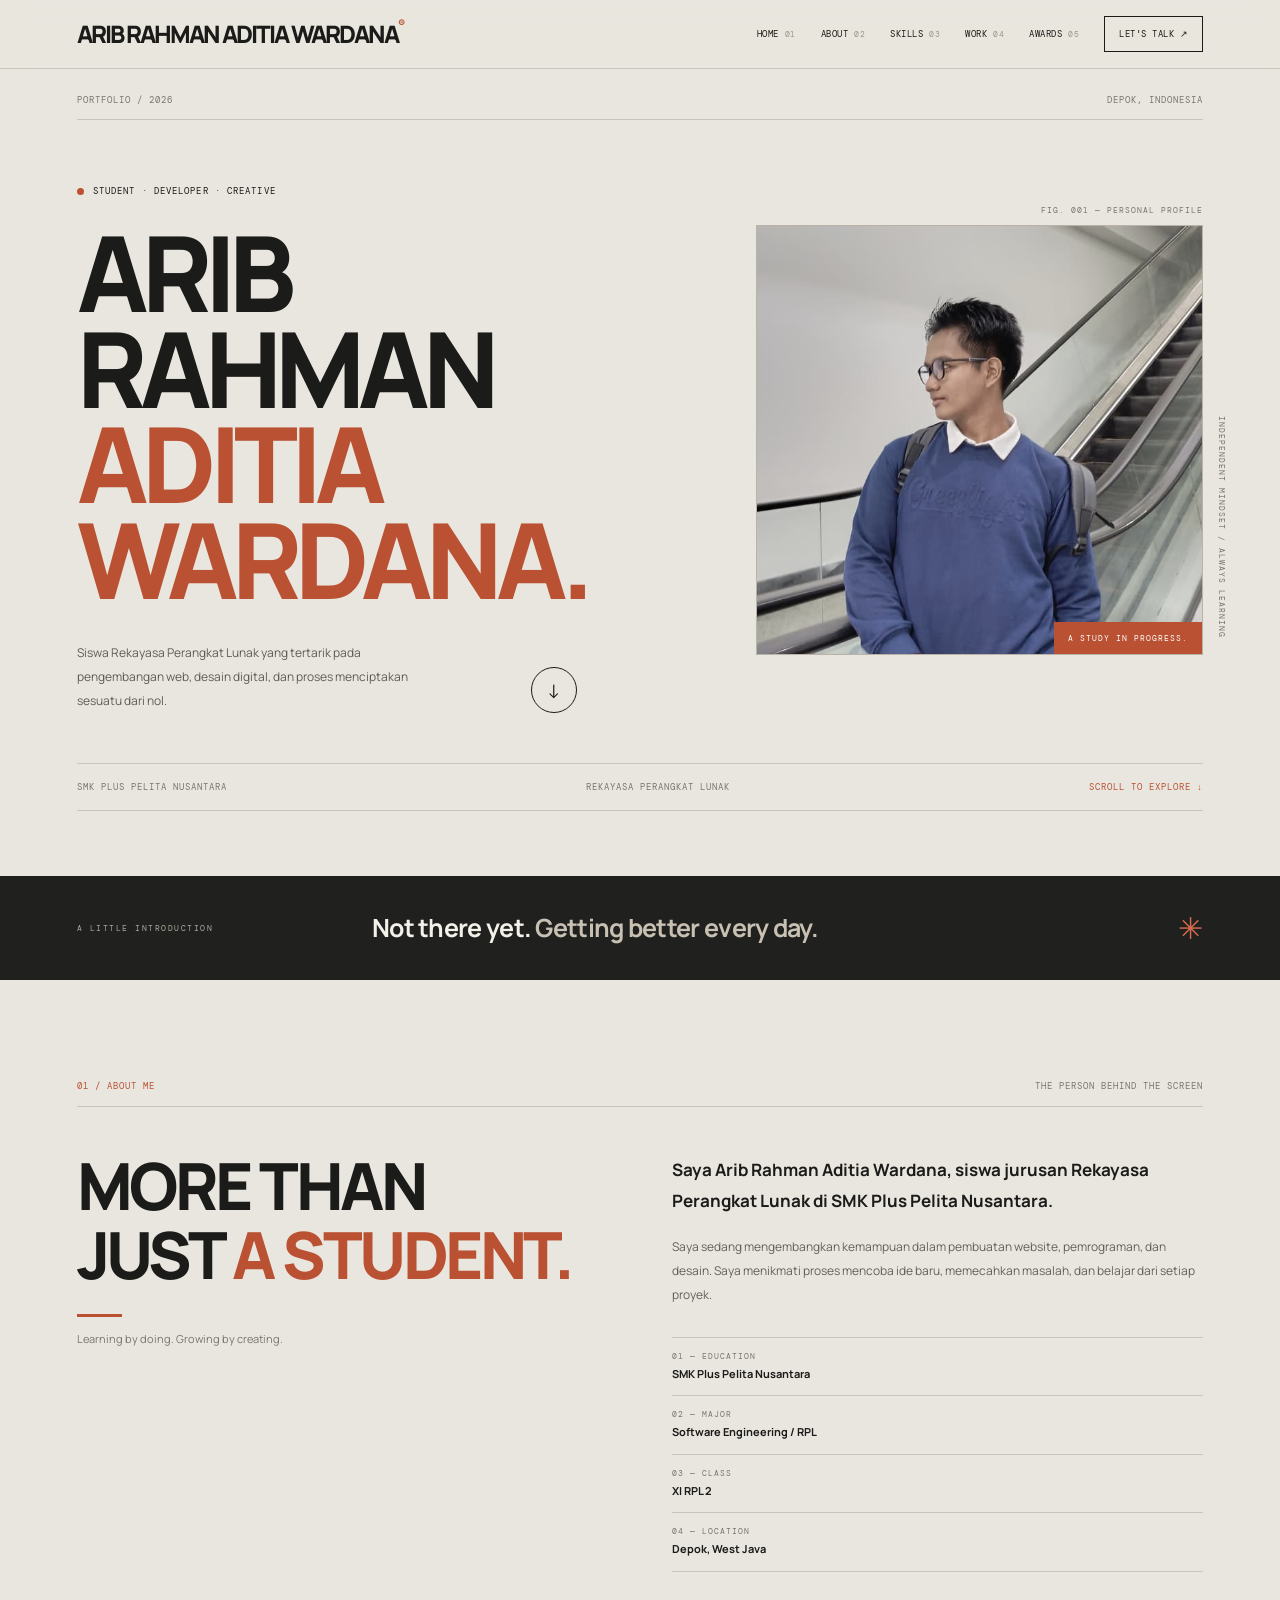
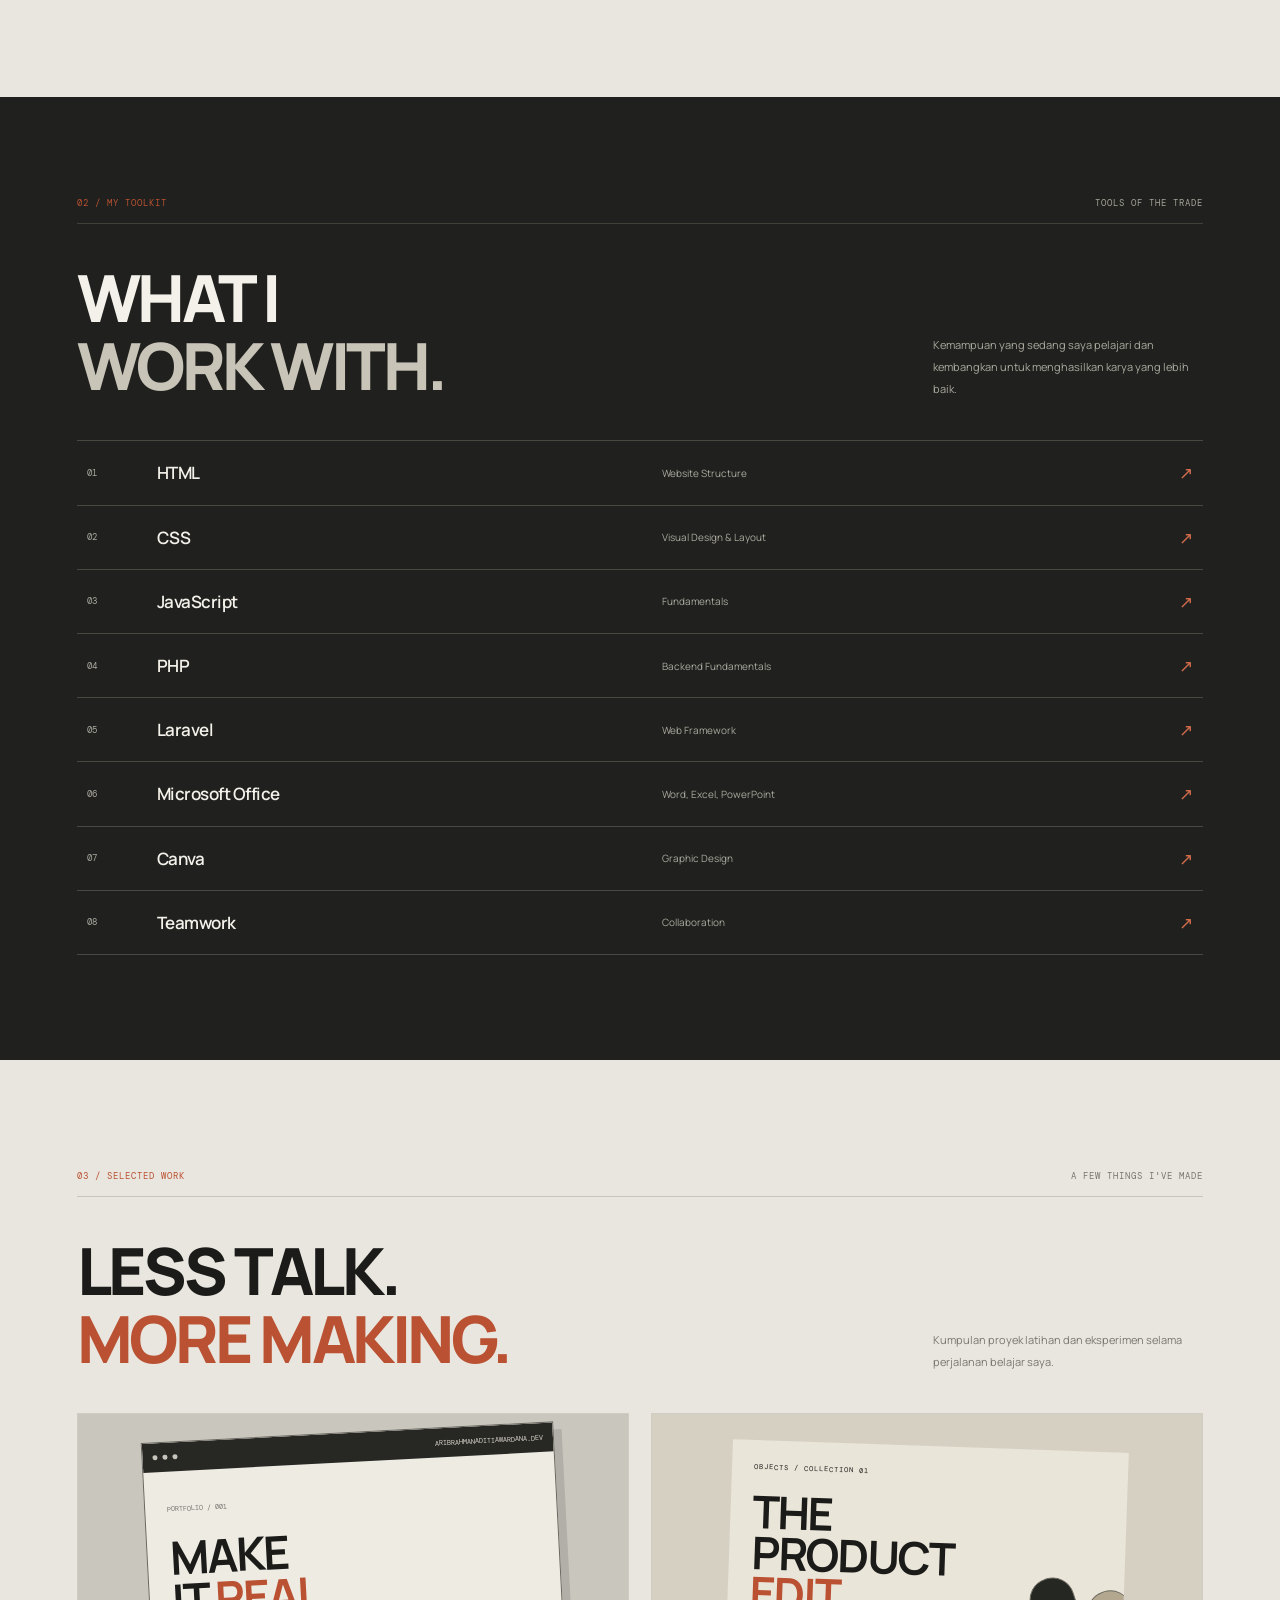
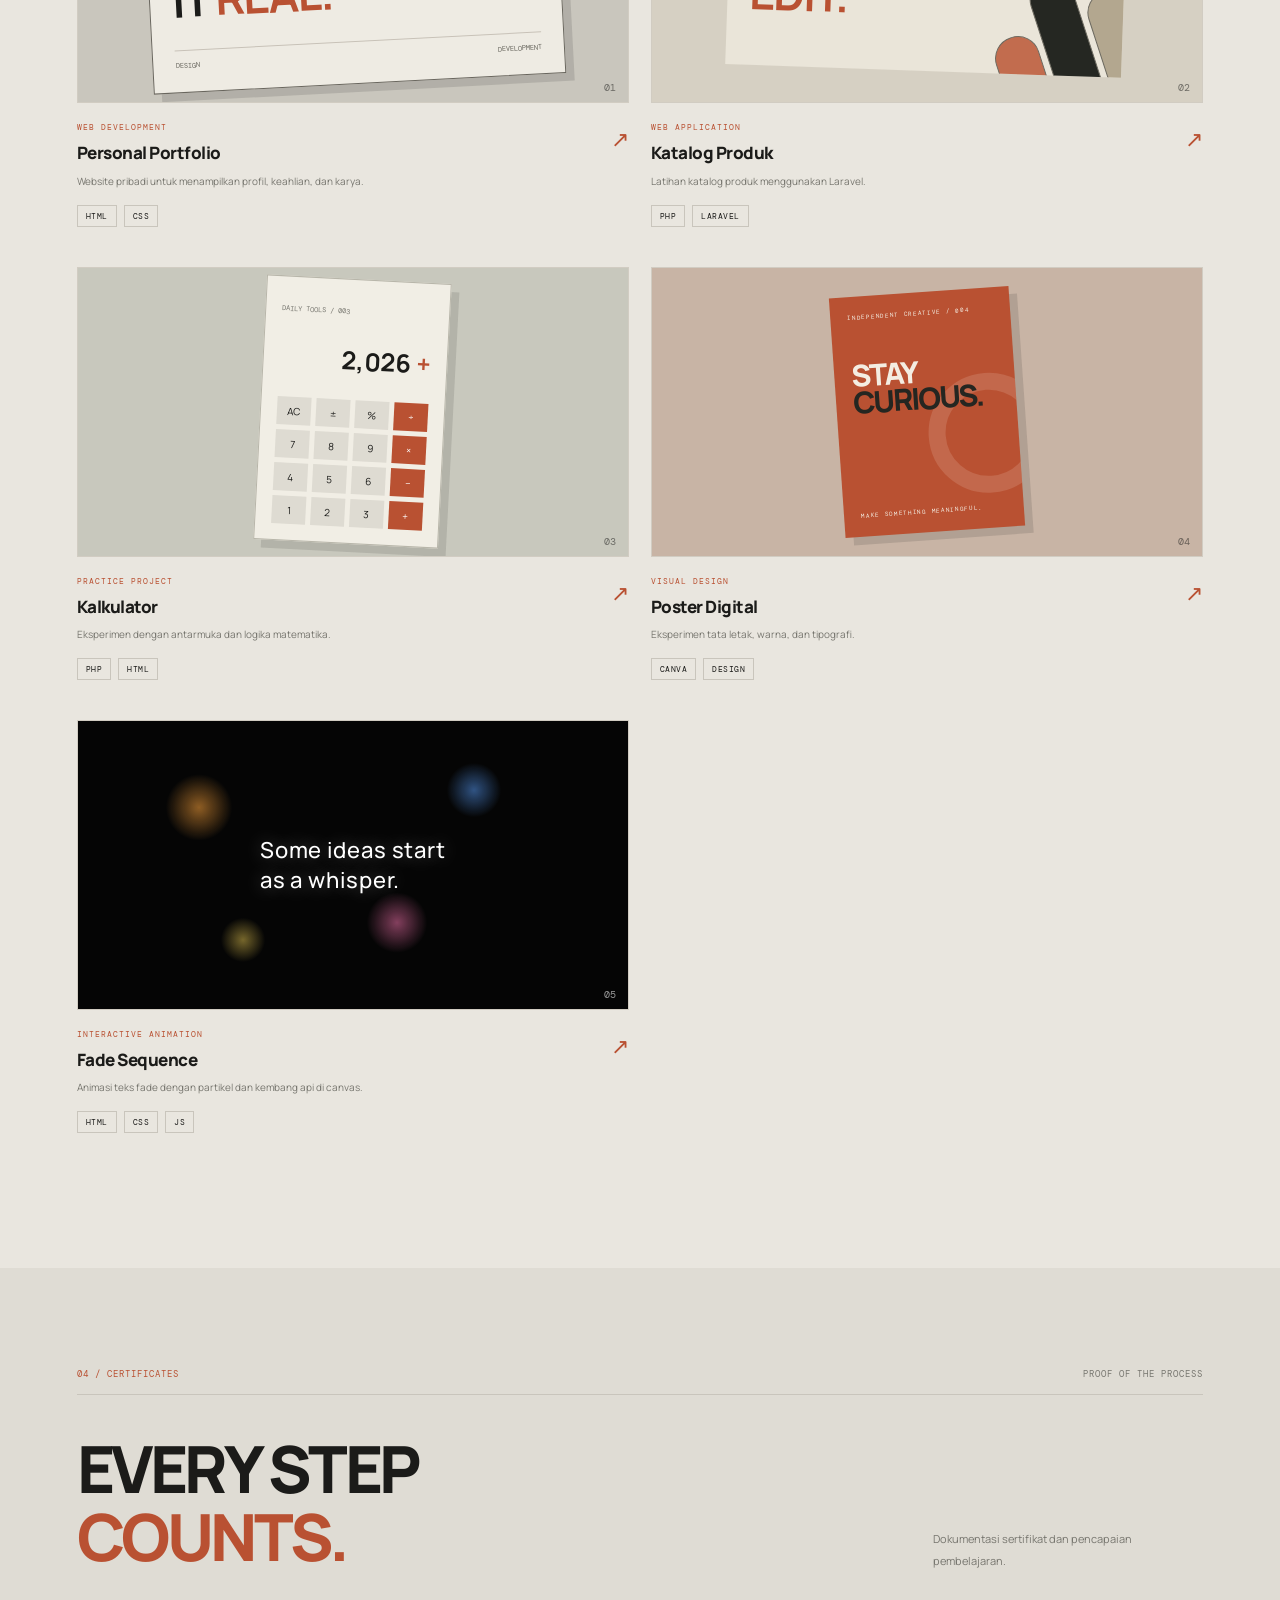
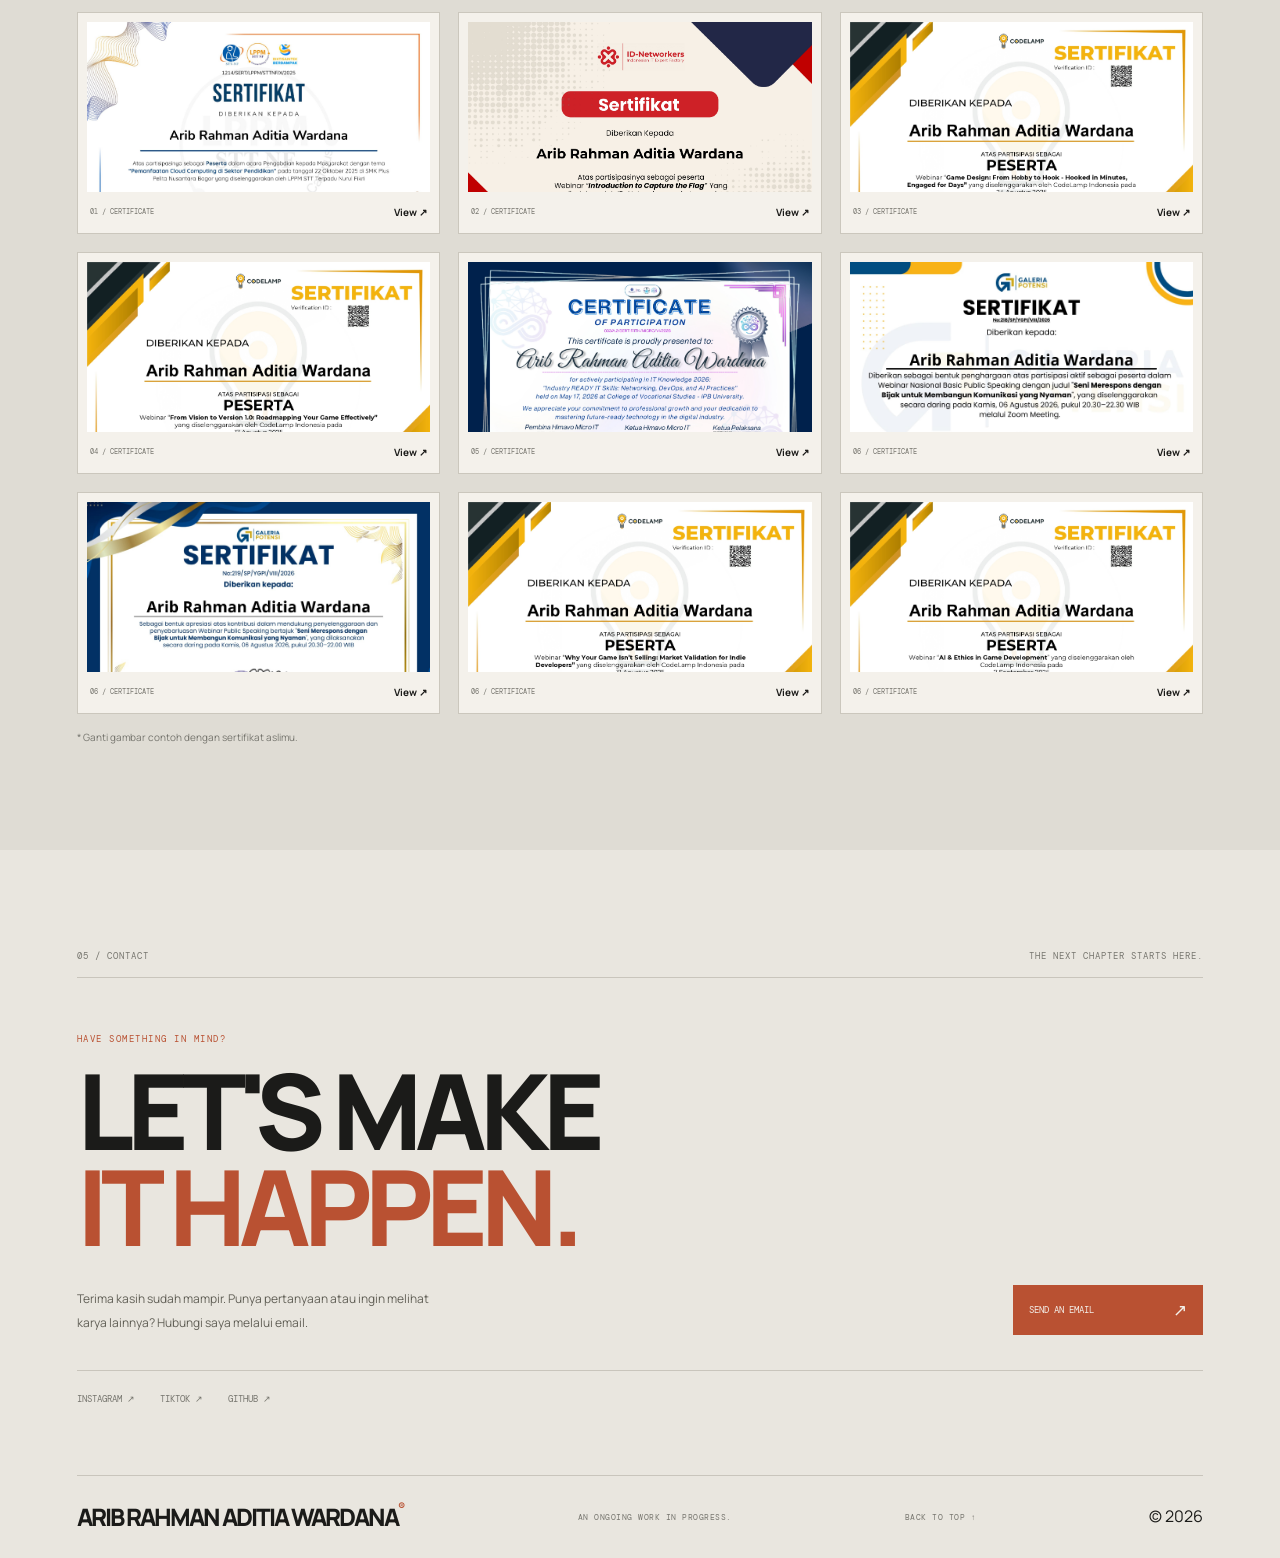
==== index.html @ 1cc4cfe5 "first commit" ====
<!DOCTYPE html>
<html lang="id">
<head>
    <meta charset="UTF-8">
    <meta name="viewport" content="width=device-width, initial-scale=1.0">
    <meta name="description" content="Portofolio pribadi Arib Rahman Aditia Wardana.">
    <title>Arib Rahman Aditia Wardana — Portfolio</title>

    <link rel="stylesheet" href="style.css">
    <link rel="preconnect" href="https://fonts.googleapis.com">
    <link href="https://fonts.googleapis.com/css2?family=DM+Mono:wght@400;500&family=Manrope:wght@400;500;600;700;800&display=swap" rel="stylesheet">
</head>
<body>

    <!-- NAVIGATION -->
    <header class="navbar">
        <a href="#home" class="logo">ARIB RAHMAN ADITIA WARDANA<span>®</span></a>

        <input type="checkbox" id="menu-toggle">
        <label for="menu-toggle" class="menu-toggle">
            <span></span>
            <span></span>
        </label>

        <nav class="nav-links">
            <a href="#home">HOME <span>01</span></a>
            <a href="#about">ABOUT <span>02</span></a>
            <a href="#skills">SKILLS <span>03</span></a>
            <a href="#projects">WORK <span>04</span></a>
            <a href="#certificates">AWARDS <span>05</span></a>
            <a href="#contact" class="contact-link">LET'S TALK ↗</a>
        </nav>
    </header>

    <main>

        <!-- HERO -->
        <section class="hero page-width" id="home">
            <div class="hero-topline">
                <span>PORTFOLIO / 2026</span>
                <span>DEPOK, INDONESIA</span>
            </div>

            <div class="hero-main">
                <div class="hero-copy">
                    <p class="eyebrow"><span class="orange-dot"></span> STUDENT · DEVELOPER · CREATIVE</p>

                   <h1>
    ARIB RAHMAN<br>
    <span>ADITIA</span><br>
    <span>WARDANA</span><span class="period">.</span>
</h1>
                    <div class="hero-bottom">
                        <p class="hero-description">
                            Siswa Rekayasa Perangkat Lunak yang tertarik
                            pada pengembangan web, desain digital,
                            dan proses menciptakan sesuatu dari nol.
                        </p>

                        <a href="#projects" class="round-link" aria-label="Lihat proyek">
                            <span>↓</span>
                        </a>
                    </div>
                </div>

                <div class="hero-photo-area">
                    <div class="photo-index">FIG. 001 — PERSONAL PROFILE</div>

                    <div class="photo-frame">
                        <img src="image/perpusnaskrl.jpeg" alt="Foto Arib Rahman Aditia Wardana">
                        <div class="photo-placeholder">
                            <span>AR.</span>
                            <p>ADD YOUR PORTRAIT</p>
                        </div>
                        <div class="photo-caption">A STUDY IN PROGRESS.</div>
                    </div>

                    <div class="side-note">INDEPENDENT MINDSET / ALWAYS LEARNING</div>
                </div>
            </div>

            <div class="hero-footer">
                <span>SMK PLUS PELITA NUSANTARA</span>
                <span>REKAYASA PERANGKAT LUNAK</span>
                <a href="#about">SCROLL TO EXPLORE ↓</a>
            </div>
        </section>

        <!-- INTRO STRIP -->
        <section class="intro-strip">
            <div class="page-width intro-inner">
                <span class="intro-label">A LITTLE INTRODUCTION</span>
                <p>
                    Not there yet. <span>Getting better every day.</span>
                </p>
                <span class="intro-mark">✳</span>
            </div>
        </section>

        <!-- ABOUT -->
        <section class="page-width section about-section" id="about">
            <div class="section-top">
                <span class="section-number">01 / ABOUT ME</span>
                <span class="section-tag">THE PERSON BEHIND THE SCREEN</span>
            </div>

            <div class="about-layout">
                <div class="about-heading">
                    <h2>MORE THAN<br>JUST <span>A STUDENT.</span></h2>
                    <div class="small-line"></div>
                    <p>Learning by doing. Growing by creating.</p>
                </div>

                <div class="about-content">
                    <p class="lead">
                        Saya Arib Rahman Aditia Wardana, siswa jurusan
                        Rekayasa Perangkat Lunak di SMK Plus Pelita Nusantara.
                    </p>

                    <p>
                        Saya sedang mengembangkan kemampuan dalam
                        pembuatan website, pemrograman, dan desain.
                        Saya menikmati proses mencoba ide baru,
                        memecahkan masalah, dan belajar dari setiap proyek.
                    </p>

                    <div class="about-facts">
                        <div>
                            <span>01 — EDUCATION</span>
                            <strong>SMK Plus Pelita Nusantara</strong>
                        </div>
                        <div>
                            <span>02 — MAJOR</span>
                            <strong>Software Engineering / RPL</strong>
                        </div>
                        <div>
                            <span>03 — CLASS</span>
                            <strong>XI RPL 2</strong>
                        </div>
                        <div>
                            <span>04 — LOCATION</span>
                            <strong>Depok, West Java</strong>
                        </div>
                    </div>
                </div>
            </div>
        </section>

        <!-- SKILLS -->
        <section class="skills-section" id="skills">
            <div class="page-width section">
                <div class="section-top">
                    <span class="section-number">02 / MY TOOLKIT</span>
                    <span class="section-tag">TOOLS OF THE TRADE</span>
                </div>

                <div class="skills-heading">
                    <h2>WHAT I<br><span>WORK WITH.</span></h2>
                    <p>
                        Kemampuan yang sedang saya pelajari dan
                        kembangkan untuk menghasilkan karya yang lebih baik.
                    </p>
                </div>

                <div class="skill-list">
                    <div class="skill-row">
                        <span class="skill-no">01</span>
                        <h3>HTML</h3>
                        <p>Website Structure</p>
                        <span class="skill-arrow">↗</span>
                    </div>

                    <div class="skill-row">
                        <span class="skill-no">02</span>
                        <h3>CSS</h3>
                        <p>Visual Design &amp; Layout</p>
                        <span class="skill-arrow">↗</span>
                    </div>

                    <div class="skill-row">
                        <span class="skill-no">03</span>
                        <h3>JavaScript</h3>
                        <p>Fundamentals</p>
                        <span class="skill-arrow">↗</span>
                    </div>

                    <div class="skill-row">
                        <span class="skill-no">04</span>
                        <h3>PHP</h3>
                        <p>Backend Fundamentals</p>
                        <span class="skill-arrow">↗</span>
                    </div>

                    <div class="skill-row">
                        <span class="skill-no">05</span>
                        <h3>Laravel</h3>
                        <p>Web Framework</p>
                        <span class="skill-arrow">↗</span>
                    </div>

                    <div class="skill-row">
                        <span class="skill-no">06</span>
                        <h3>Microsoft Office</h3>
                        <p>Word, Excel, PowerPoint</p>
                        <span class="skill-arrow">↗</span>
                    </div>

                    <div class="skill-row">
                        <span class="skill-no">07</span>
                        <h3>Canva</h3>
                        <p>Graphic Design</p>
                        <span class="skill-arrow">↗</span>
                    </div>

                    <div class="skill-row">
                        <span class="skill-no">08</span>
                        <h3>Teamwork</h3>
                        <p>Collaboration</p>
                        <span class="skill-arrow">↗</span>
                    </div>
                </div>
            </div>
        </section>

        <!-- PROJECTS -->
        <section class="page-width section projects-section" id="projects">
            <div class="section-top">
                <span class="section-number">03 / SELECTED WORK</span>
                <span class="section-tag">A FEW THINGS I'VE MADE</span>
            </div>

            <div class="projects-heading">
                <h2>LESS TALK.<br><span>MORE MAKING.</span></h2>
                <p>
                    Kumpulan proyek latihan dan eksperimen
                    selama perjalanan belajar saya.
                </p>
            </div>

            <div class="project-grid">

                <article class="project-card project-featured">
                    <div class="project-art art-portfolio">
                        <div class="art-browser">
                            <div class="browser-top">
                                <span></span><span></span><span></span>
                                <p>ARIBRAHMANADITIAWARDANA.DEV</p>
                            </div>
                            <div class="browser-content">
                                <span class="browser-label">PORTFOLIO / 001</span>
                                <h3>MAKE<br>IT <i>REAL.</i></h3>
                                <div class="browser-bottom">
                                    <span>DESIGN</span>
                                    <span>DEVELOPMENT</span>
                                </div>
                            </div>
                        </div>
                        <span class="art-number">01</span>
                    </div>

                    <div class="project-info">
                        <div>
                            <p class="project-type">WEB DEVELOPMENT</p>
                            <h3>Personal Portfolio</h3>
                            <p>Website pribadi untuk menampilkan profil, keahlian, dan karya.</p>
                        </div>
                        <span class="project-symbol">↗</span>
                    </div>
                    <div class="project-tech"><span>HTML</span><span>CSS</span></div>
                </article>

                <article class="project-card">
                    <div class="project-art art-catalog">
                        <div class="catalog-sheet">
                            <p>OBJECTS / COLLECTION 01</p>
                            <h3>THE<br>PRODUCT<br><span>EDIT.</span></h3>
                            <div class="catalog-objects">
                                <div class="object object-one"></div>
                                <div class="object object-two"></div>
                                <div class="object object-three"></div>
                            </div>
                        </div>
                        <span class="art-number">02</span>
                    </div>

                    <div class="project-info">
                        <div>
                            <p class="project-type">WEB APPLICATION</p>
                            <h3>Katalog Produk</h3>
                            <p>Latihan katalog produk menggunakan Laravel.</p>
                        </div>
                        <span class="project-symbol">↗</span>
                    </div>
                    <div class="project-tech"><span>PHP</span><span>LARAVEL</span></div>
                </article>

                <article class="project-card" id="open-calc" role="button" tabindex="0" style="cursor:pointer">
                    <div class="project-art art-calculator">
                        <div class="calculator-sheet">
                            <span class="calc-title">DAILY TOOLS / 003</span>
                            <div class="calc-display">2,026 <span>+</span></div>
                            <div class="calc-grid">
                                <span>AC</span><span>±</span><span>%</span><span class="orange">÷</span>
                                <span>7</span><span>8</span><span>9</span><span class="orange">×</span>
                                <span>4</span><span>5</span><span>6</span><span class="orange">−</span>
                                <span>1</span><span>2</span><span>3</span><span class="orange">+</span>
                            </div>
                        </div>
                        <span class="art-number">03</span>
                    </div>

                    <div class="project-info">
                        <div>
                            <p class="project-type">PRACTICE PROJECT</p>
                            <h3>Kalkulator</h3>
                            <p>Eksperimen dengan antarmuka dan logika matematika.</p>
                        </div>
                        <span class="project-symbol">↗</span>
                    </div>
                    <div class="project-tech"><span>PHP</span><span>HTML</span></div>
                </article>

                <article class="project-card">
                    <div class="project-art art-poster">
                        <div class="poster-sheet">
                            <span class="poster-top">INDEPENDENT CREATIVE / 004</span>
                            <h3>STAY<br><span>CURIOUS.</span></h3>
                            <div class="poster-circle"></div>
                            <span class="poster-bottom">MAKE SOMETHING MEANINGFUL.</span>
                        </div>
                        <span class="art-number">04</span>
                    </div>

                    <div class="project-info">
                        <div>
                            <p class="project-type">VISUAL DESIGN</p>
                            <h3>Poster Digital</h3>
                            <p>Eksperimen tata letak, warna, dan tipografi.</p>
                        </div>
                        <span class="project-symbol">↗</span>
                    </div>
                    <div class="project-tech"><span>CANVA</span><span>DESIGN</span></div>
                </article>

                <article class="project-card" id="open-fade" role="button" tabindex="0" style="cursor:pointer">
                    <div class="project-art" style="background:#050505;">
                        <div style="position:absolute;inset:0;background:
                            radial-gradient(circle at 22% 30%, rgba(255,165,60,.55) 0, transparent 7%),
                            radial-gradient(circle at 72% 24%, rgba(90,160,255,.5) 0, transparent 6%),
                            radial-gradient(circle at 58% 70%, rgba(255,120,180,.5) 0, transparent 8%),
                            radial-gradient(circle at 30% 76%, rgba(255,220,90,.45) 0, transparent 5%);"></div>
                        <span style="position:relative;color:#fff;font:500 22px 'Manrope',sans-serif;letter-spacing:.04em;text-shadow:0 0 18px rgba(255,255,255,.35);">Some ideas start<br>as a whisper.</span>
                        <span class="art-number" style="color:rgba(255,255,255,.6)">05</span>
                    </div>

                    <div class="project-info">
                        <div>
                            <p class="project-type">INTERACTIVE ANIMATION</p>
                            <h3>Fade Sequence</h3>
                            <p>Animasi teks fade dengan partikel dan kembang api di canvas.</p>
                        </div>
                        <span class="project-symbol">↗</span>
                    </div>
                    <div class="project-tech"><span>HTML</span><span>CSS</span><span>JS</span></div>
                </article>


            </div>
        </section>

        <!-- CERTIFICATES -->
        <section class="cert-section" id="certificates">
            <div class="page-width section">
                <div class="section-top">
                    <span class="section-number">04 / CERTIFICATES</span>
                    <span class="section-tag">PROOF OF THE PROCESS</span>
                </div>

                <div class="cert-heading">
                    <h2>EVERY STEP<br><span>COUNTS.</span></h2>
                    <p>Dokumentasi sertifikat dan pencapaian pembelajaran.</p>
                </div>

                <div class="cert-grid">
                    <a class="cert-card" href="image/Arib Rahman Aditia Wardana  - Sertifikat Peserta “Pemanfaatan Cloud Computing di Sektor Pendidikan”_page-0001.jpg" target="_blank" rel="noopener noreferrer">
                        <div class="cert-image"><img src="image/Arib Rahman Aditia Wardana  - Sertifikat Peserta “Pemanfaatan Cloud Computing di Sektor Pendidikan”_page-0001.jpg" alt="Sertifikat 1"></div>
                        <div class="cert-label"><span>01 / CERTIFICATE</span><strong>View ↗</strong></div>
                    </a>

                    <a class="cert-card" href="image/Arib Rahman Aditia Wardana  Sertifikat Webinar Introduction to Capture the Flag_page-0001.jpg" target="_blank" rel="noopener noreferrer">
                        <div class="cert-image"><img src="image/Arib Rahman Aditia Wardana  Sertifikat Webinar Introduction to Capture the Flag_page-0001.jpg" alt="Sertifikat 2"></div>
                        <div class="cert-label"><span>02 / CERTIFICATE</span><strong>View ↗</strong></div>
                    </a>

                    <a class="cert-card" href="image/Arib Rahman Aditia Wardana (1)_page-0001.jpg" target="_blank" rel="noopener noreferrer">
                        <div class="cert-image"><img src="image/Arib Rahman Aditia Wardana (1)_page-0001.jpg" alt="Sertifikat 3"></div>
                        <div class="cert-label"><span>03 / CERTIFICATE</span><strong>View ↗</strong></div>
                    </a>

                    <a class="cert-card" href="image/Arib Rahman Aditia Wardana (2)_page-0001.jpg" target="_blank" rel="noopener noreferrer">
                        <div class="cert-image"><img src="image/Arib Rahman Aditia Wardana (2)_page-0001.jpg" alt="Sertifikat 4"></div>
                        <div class="cert-label"><span>04 / CERTIFICATE</span><strong>View ↗</strong></div>
                    </a>

                    <a class="cert-card" href="image/Arib Rahman Aditia Wardana (3)_pages-to-jpg-0001.jpg" target="_blank" rel="noopener noreferrer">
                        <div class="cert-image"><img src="image/Arib Rahman Aditia Wardana (3)_pages-to-jpg-0001.jpg" alt="Sertifikat 5"></div>
                        <div class="cert-label"><span>05 / CERTIFICATE</span><strong>View ↗</strong></div>
                    </a>

                    <a class="cert-card" href="image/Arib Rahman Aditia Wardana sertifikat public speaking 2.jpeg" target="_blank" rel="noopener noreferrer">
                        <div class="cert-image"><img src="image/Arib Rahman Aditia Wardana sertifikat public speaking 2.jpeg" alt="Sertifikat 6"></div>
                        <div class="cert-label"><span>06 / CERTIFICATE</span><strong>View ↗</strong></div>
                    </a>
                    <a class="cert-card" href="image/Arib Rahman Aditia Wardana sertifikat public speaking1.jpeg" target="_blank" rel="noopener noreferrer">
                        <div class="cert-image"><img src="image/Arib Rahman Aditia Wardana sertifikat public speaking1.jpeg" alt="Sertifikat 6"></div>
                        <div class="cert-label"><span>06 / CERTIFICATE</span><strong>View ↗</strong></div>
                    </a>
                    <a class="cert-card" href="image/Arib Rahman Aditia Wardana_page-0001.jpg" target="_blank" rel="noopener noreferrer">
                        <div class="cert-image"><img src="image/Arib Rahman Aditia Wardana_page-0001.jpg" alt="Sertifikat 6"></div>
                        <div class="cert-label"><span>06 / CERTIFICATE</span><strong>View ↗</strong></div>
                    </a>
                    
                    <a class="cert-card" href="image/arib-rahman-aditia-wardana_page-0001.jpg" target="_blank" rel="noopener noreferrer">
                        <div class="cert-image"><img src="image/arib-rahman-aditia-wardana_page-0001.jpg" alt="Sertifikat 6"></div>
                        <div class="cert-label"><span>06 / CERTIFICATE</span><strong>View ↗</strong></div>
                    </a>
                </div>

                <p class="cert-note">* Ganti gambar contoh dengan sertifikat aslimu.</p>
            </div>
        </section>

        <!-- CONTACT -->
        <section class="page-width contact-section" id="contact">
            <div class="contact-topline">
                <span>05 / CONTACT</span>
                <span>THE NEXT CHAPTER STARTS HERE.</span>
            </div>

            <p class="contact-eyebrow">HAVE SOMETHING IN MIND?</p>
            <h2>LET'S MAKE<br><span>IT HAPPEN.</span></h2>

            <div class="contact-bottom">
                <p>
                    Terima kasih sudah mampir. Punya pertanyaan atau
                    ingin melihat karya lainnya? Hubungi saya melalui email.
                </p>
                <a href="mailto:ardanmana2016@gmail.com" class="email-button">
                    SEND AN EMAIL <span>↗</span>
                </a>
            </div>

            <div class="socials">
                <a href="https://www.instagram.com/ardnmna" target="_blank" rel="noopener noreferrer">INSTAGRAM ↗</a>
                <a href="https://www.tiktok.com/@arawamn" target="_blank" rel="noopener noreferrer">TIKTOK ↗</a>
                <a href="https://github.com/" target="_blank" rel="noopener noreferrer">GITHUB ↗</a>
            </div>
        </section>

    </main>

    <!-- FOOTER -->
    <footer class="page-width footer">
        <a href="#home" class="logo">ARIB RAHMAN ADITIA WARDANA<span>®</span></a>
        <p>AN ONGOING WORK IN PROGRESS.</p>
        <a href="#home">BACK TO TOP ↑</a>
        <span class="copyright">© 2026</span>
    </footer>


    <!-- KALKULATOR POP-UP -->
    <dialog id="calc-dialog">
        <form id="calc-form" method="post" action="kalkulator.php">
            <div class="calc-head">
                <h3>Kalkulator Sederhana</h3>
                <button type="button" id="calc-close" aria-label="Tutup">✕</button>
            </div>
            <input type="hidden" name="ajax" value="1">
            <input type="number" name="angka1" placeholder="Angka Pertama" step="any" required>
            <select name="operasi">
                <option value="tambah">Tambah (+)</option>
                <option value="kurang">Kurang (-)</option>
                <option value="kali">Kali (x)</option>
                <option value="bagi">Bagi (/)</option>
            </select>
            <input type="number" name="angka2" placeholder="Angka Kedua" step="any" required>
            <button type="submit" class="calc-submit">Hitung</button>
            <div id="calc-hasil" class="calc-hasil" hidden></div>
        </form>
    </dialog>

    <style>
        #calc-dialog { border: 1px solid #ccc; border-radius: 10px; padding: 20px; width: min(340px, 90vw); font-family: inherit; }
        #calc-dialog::backdrop { background: rgba(0,0,0,.5); }
        #calc-dialog input, #calc-dialog select { width: 100%; padding: 10px; margin: 8px 0; border: 1px solid #ccc; border-radius: 4px; box-sizing: border-box; font: inherit; }
        .calc-head { display: flex; justify-content: space-between; align-items: center; }
        .calc-head h3 { margin: 0; }
        #calc-close { background: none; border: none; font-size: 18px; cursor: pointer; }
        .calc-submit { width: 100%; padding: 10px; margin-top: 8px; background: #2ecc71; color: #fff; border: none; border-radius: 4px; cursor: pointer; font: inherit; }
        .calc-hasil { margin-top: 12px; padding: 10px; text-align: center; font-weight: bold; background: #e8f8f5; border: 1px solid #2ecc71; border-radius: 4px; }
    </style>

    <script>
        const dlg = document.getElementById('calc-dialog');
        const card = document.getElementById('open-calc');
        const form = document.getElementById('calc-form');
        const out = document.getElementById('calc-hasil');

        card.addEventListener('click', () => dlg.showModal());
        card.addEventListener('keydown', e => { if (e.key === 'Enter') dlg.showModal(); });
        document.getElementById('calc-close').addEventListener('click', () => dlg.close());

        form.addEventListener('submit', e => {
            e.preventDefault();
            fetch('kalkulator.php', { method: 'POST', body: new FormData(form) })
                .then(r => r.text())
                .then(t => { out.hidden = false; out.textContent = 'Hasil: ' + t; })
                .catch(() => { out.hidden = false; out.textContent = 'Gagal. Jalankan lewat localhost (XAMPP/Laragon).'; });
        });
    </script>


    <!-- FADE SEQUENCE POP-UP -->
    <dialog id="fade-dialog">
        <button type="button" id="fade-close" aria-label="Tutup">✕</button>
        <iframe id="fade-frame" title="Fade Sequence"></iframe>
    </dialog>

    <style>
        #fade-dialog { width: 100vw; height: 100vh; max-width: 100vw; max-height: 100vh; border: none; padding: 0; background: #050505; }
        #fade-dialog::backdrop { background: #050505; }
        #fade-frame { width: 100%; height: 100%; border: 0; display: block; }
        #fade-close { position: fixed; top: 16px; right: 16px; z-index: 10; width: 40px; height: 40px; border-radius: 50%; border: 1px solid rgba(255,255,255,.4); background: rgba(0,0,0,.5); color: #fff; font-size: 16px; cursor: pointer; }
    </style>

    <script>
        const fadeDlg = document.getElementById('fade-dialog');
        const fadeFrame = document.getElementById('fade-frame');
        const fadeCard = document.getElementById('open-fade');
        function openFade() { fadeFrame.src = 'fade.html'; fadeDlg.showModal(); }
        function closeFade() { fadeDlg.close(); }
        fadeDlg.addEventListener('close', () => { fadeFrame.src = 'about:blank'; });
        fadeCard.addEventListener('click', openFade);
        fadeCard.addEventListener('keydown', e => { if (e.key === 'Enter') openFade(); });
        document.getElementById('fade-close').addEventListener('click', closeFade);
    </script>

</body>
</html>
---- style.css ----
/* ===================================
   AR PORTFOLIO
   Editorial / Minimal / Streetwear
   HTML + CSS — NO JAVASCRIPT
=================================== */

:root {
    --bg: #e9e6df;
    --paper: #f4f1eb;
    --ink: #1b1b19;
    --muted: #77766f;
    --line: #c9c5bc;
    --orange: #b95132;
    --dark: #20211e;
    --dark-muted: #aaa99f;
    --mono: "DM Mono", monospace;
    --sans: "Manrope", sans-serif;
}

* {
    margin: 0;
    padding: 0;
    box-sizing: border-box;
}

html {
    scroll-behavior: smooth;
    scroll-padding-top: 90px;
}

body {
    background: var(--bg);
    color: var(--ink);
    font-family: var(--sans);
    line-height: 1.6;
    overflow-x: hidden;
}

a {
    color: inherit;
    text-decoration: none;
}

img {
    display: block;
    max-width: 100%;
}

::selection {
    background: var(--orange);
    color: white;
}

.page-width {
    width: min(1160px, 88%);
    margin-inline: auto;
}

/* NAVBAR */

.navbar {
    position: sticky;
    top: 0;
    z-index: 100;
    display: flex;
    align-items: center;
    justify-content: space-between;
    padding: 15px 6%;
    border-bottom: 1px solid var(--line);
    background: rgba(233, 230, 223, 0.94);
    backdrop-filter: blur(12px);
}

.logo {
    font-size: 24px;
    font-weight: 800;
    letter-spacing: -2px;
}

.logo span {
    color: var(--orange);
    font-size: 11px;
    vertical-align: top;
    letter-spacing: 0;
}

.nav-links {
    display: flex;
    align-items: center;
    gap: 25px;
}

.nav-links > a {
    display: flex;
    align-items: center;
    gap: 6px;
    font: 9px var(--mono);
    letter-spacing: 0.5px;
    transition: color 0.2s ease;
}

.nav-links > a:hover {
    color: var(--orange);
}

.nav-links > a span {
    color: #99958b;
    font-size: 8px;
}

.nav-links .contact-link {
    padding: 11px 14px;
    border: 1px solid var(--ink);
}

#menu-toggle,
.menu-toggle {
    display: none;
}

/* HERO */

.hero {
    padding-top: 25px;
}

.hero-topline,
.hero-footer,
.section-top,
.contact-topline {
    display: flex;
    align-items: center;
    justify-content: space-between;
    gap: 15px;
    font: 9px var(--mono);
    letter-spacing: 1px;
}

.hero-topline {
    padding-bottom: 13px;
    border-bottom: 1px solid var(--line);
    color: var(--muted);
}

.hero-main {
    display: grid;
    grid-template-columns: 1.15fr 0.85fr;
    gap: 40px;
    padding: 65px 0 50px;
}

.hero-copy {
    display: flex;
    flex-direction: column;
    justify-content: center;
}

.eyebrow {
    display: flex;
    align-items: center;
    gap: 9px;
    font: 9px var(--mono);
    letter-spacing: 1.1px;
}

.orange-dot {
    width: 7px;
    height: 7px;
    border-radius: 50%;
    background: var(--orange);
}

.hero h1 {
    margin: 27px 0 35px;
    font-size: clamp(55px, 8.2vw, 105px);
    font-weight: 800;
    letter-spacing: -7px;
    line-height: 0.91;
}

.hero h1 > span {
    color: var(--orange);
}

.period {
    color: var(--ink);
}

.hero-bottom {
    display: flex;
    align-items: flex-end;
    justify-content: space-between;
    gap: 25px;
    max-width: 500px;
}

.hero-description {
    max-width: 345px;
    color: #5e5c55;
    font-size: 12px;
    line-height: 2;
}

.round-link {
    width: 46px;
    height: 46px;
    flex: 0 0 auto;
    display: grid;
    place-items: center;
    border: 1px solid var(--ink);
    border-radius: 50%;
    font-size: 19px;
    transition: color 0.25s, background 0.25s;
}

.round-link:hover {
    color: var(--paper);
    background: var(--ink);
}

.hero-photo-area {
    position: relative;
    padding: 20px 0 25px 15px;
}

.photo-index {
    margin-bottom: 10px;
    text-align: right;
    color: var(--muted);
    font: 8px var(--mono);
    letter-spacing: 1px;
}

.photo-frame {
    height: 430px;
    position: relative;
    overflow: hidden;
    background: #d2cec5;
    border: 1px solid #b8b2a7;
}

.photo-frame img {
    position: absolute;
    inset: 0;
    z-index: 2;
    width: 100%;
    height: 100%;
    object-fit: cover;
    object-position: center;
    filter: saturate(0.78);
}

.photo-placeholder {
    position: absolute;
    inset: 0;
    display: flex;
    flex-direction: column;
    align-items: center;
    justify-content: center;
    color: #8c877e;
}

.photo-placeholder span {
    font-size: 90px;
    font-weight: 800;
    letter-spacing: -7px;
}

.photo-placeholder p {
    font: 9px var(--mono);
    letter-spacing: 2px;
}

.photo-caption {
    position: absolute;
    right: 0;
    bottom: 0;
    z-index: 3;
    padding: 11px 14px;
    color: white;
    background: var(--orange);
    font: 8px var(--mono);
    letter-spacing: 1px;
}

.side-note {
    position: absolute;
    right: -24px;
    bottom: 75px;
    writing-mode: vertical-rl;
    color: var(--muted);
    font: 8px var(--mono);
    letter-spacing: 1px;
}

.hero-footer {
    flex-wrap: wrap;
    padding: 17px 0;
    border-top: 1px solid var(--line);
    border-bottom: 1px solid var(--line);
    color: var(--muted);
}

.hero-footer a {
    color: var(--orange);
}

/* INTRO STRIP */

.intro-strip {
    margin-top: 65px;
    padding: 28px 0;
    color: var(--paper);
    background: var(--dark);
}

.intro-inner {
    display: grid;
    grid-template-columns: 0.7fr 2fr auto;
    align-items: center;
    gap: 20px;
}

.intro-label {
    color: var(--dark-muted);
    font: 8px var(--mono);
    letter-spacing: 1.5px;
}

.intro-inner p {
    font-size: clamp(16px, 2.3vw, 25px);
    font-weight: 700;
    letter-spacing: -0.7px;
}

.intro-inner p span {
    color: #c8c0b3;
}

.intro-mark {
    color: #d36c4c;
    font-size: 30px;
}

/* SECTION BASICS */

.section {
    padding-top: 100px;
    padding-bottom: 35px;
}

.section-top {
    padding-bottom: 14px;
    border-bottom: 1px solid var(--line);
}

.section-number {
    color: var(--orange);
}

.section-tag {
    color: var(--muted);
    text-align: right;
}

/* ABOUT */

.about-layout {
    display: grid;
    grid-template-columns: 1fr 1fr;
    gap: 65px;
    padding-top: 45px;
}

.about-heading h2,
.skills-heading h2,
.projects-heading h2,
.cert-heading h2 {
    font-size: clamp(36px, 5.4vw, 65px);
    font-weight: 800;
    letter-spacing: -3.5px;
    line-height: 1.05;
}

.about-heading h2 span,
.skills-heading h2 span,
.projects-heading h2 span,
.cert-heading h2 span {
    color: var(--orange);
}

.small-line {
    width: 45px;
    height: 3px;
    margin: 25px 0 13px;
    background: var(--orange);
}

.about-heading > p {
    color: var(--muted);
    font-size: 11px;
}

.about-content {
    padding-top: 3px;
}

.about-content > p {
    margin-bottom: 18px;
    color: #626057;
    font-size: 12px;
    line-height: 2;
}

.about-content .lead {
    color: var(--ink);
    font-size: 17px;
    font-weight: 700;
    line-height: 1.8;
}

.about-facts {
    margin-top: 30px;
    border-top: 1px solid var(--line);
}

.about-facts > div {
    display: flex;
    flex-direction: column;
    gap: 4px;
    padding: 13px 0;
    border-bottom: 1px solid var(--line);
}

.about-facts span {
    color: var(--muted);
    font: 8px var(--mono);
    letter-spacing: 1px;
}

.about-facts strong {
    font-size: 11px;
    font-weight: 700;
}

/* SKILLS */

.skills-section {
    margin-top: 90px;
    padding-bottom: 70px;
    color: var(--paper);
    background: var(--dark);
}

.skills-section .section-top {
    border-color: #41413a;
}

.skills-section .section-tag {
    color: #a5a399;
}

.skills-heading {
    display: flex;
    align-items: flex-end;
    justify-content: space-between;
    gap: 30px;
    padding: 40px 0;
}

.skills-heading h2 span {
    color: #c9c4b8;
}

.skills-heading > p {
    max-width: 270px;
    color: #aaa99f;
    font-size: 11px;
    line-height: 2;
}

.skill-list {
    border-top: 1px solid #484840;
}

.skill-row {
    display: grid;
    grid-template-columns: 55px 1fr 1fr 25px;
    align-items: center;
    gap: 15px;
    padding: 18px 10px;
    border-bottom: 1px solid #484840;
    transition: padding 0.25s ease, background 0.25s ease;
}

.skill-row:hover {
    padding-left: 18px;
    padding-right: 18px;
    background: #292a25;
}

.skill-no {
    color: #aaa99f;
    font: 9px var(--mono);
}

.skill-row h3 {
    font-size: 17px;
    font-weight: 600;
    letter-spacing: -0.5px;
}

.skill-row > p {
    color: #aaa99f;
    font-size: 10px;
}

.skill-arrow {
    color: #d36c4c;
    text-align: right;
    font-size: 17px;
}

/* PROJECTS */

.projects-section {
    padding-top: 110px;
}

.projects-heading,
.cert-heading {
    display: flex;
    align-items: flex-end;
    justify-content: space-between;
    gap: 30px;
    padding: 40px 0;
}

.projects-heading > p,
.cert-heading > p {
    max-width: 270px;
    color: var(--muted);
    font-size: 11px;
    line-height: 2;
}

.project-grid {
    display: grid;
    grid-template-columns: repeat(2, minmax(0, 1fr));
    gap: 40px 22px;
}

.project-card {
    min-width: 0;
}

.project-art {
    height: 290px;
    position: relative;
    overflow: hidden;
    display: grid;
    place-items: center;
    border: 1px solid #d1ccc2;
}

.art-portfolio {
    background: #c9c6bd;
}

.art-browser {
    width: 75%;
    overflow: hidden;
    border: 1px solid #69665e;
    background: #eeebe3;
    box-shadow: 8px 8px 0 rgba(28, 29, 25, 0.13);
    transform: rotate(-3deg);
    transition: transform 0.35s ease;
}

.project-card:hover .art-browser {
    transform: rotate(0) scale(1.025);
}

.browser-top {
    height: 29px;
    display: flex;
    align-items: center;
    gap: 5px;
    padding: 0 10px;
    background: #272824;
}

.browser-top > span {
    width: 5px;
    height: 5px;
    border-radius: 50%;
    background: #c7c4bb;
}

.browser-top p {
    margin-left: auto;
    color: #d6d1c7;
    font: 7px var(--mono);
}

.browser-content {
    padding: 22px;
}

.browser-label {
    font: 7px var(--mono);
    color: #77766f;
}

.browser-content h3 {
    margin-top: 16px;
    font-size: clamp(26px, 4vw, 46px);
    line-height: 0.95;
    letter-spacing: -2px;
}

.browser-content h3 i {
    color: var(--orange);
    font-style: normal;
}

.browser-bottom {
    display: flex;
    justify-content: space-between;
    margin-top: 28px;
    padding-top: 10px;
    border-top: 1px solid #c8c2b8;
    color: #69675f;
    font: 7px var(--mono);
}

.art-catalog {
    background: #d6d0c3;
}

.catalog-sheet {
    width: 72%;
    height: 78%;
    position: relative;
    overflow: hidden;
    padding: 22px;
    background: #eae5d9;
    transform: rotate(2deg);
    transition: transform 0.35s ease;
}

.project-card:hover .catalog-sheet {
    transform: rotate(0);
}

.catalog-sheet > p {
    font: 7px var(--mono);
    letter-spacing: 1px;
}

.catalog-sheet h3 {
    position: relative;
    z-index: 2;
    margin-top: 20px;
    font-size: clamp(28px, 4vw, 45px);
    line-height: 0.9;
    letter-spacing: -2px;
}

.catalog-sheet h3 span {
    color: var(--orange);
}

.catalog-objects {
    position: absolute;
    right: -15px;
    bottom: -20px;
    display: flex;
    align-items: flex-end;
    gap: 6px;
    transform: rotate(-20deg);
}

.object {
    width: 45px;
    height: 100px;
    border: 1px solid #6d6a60;
    border-radius: 22px 22px 5px 5px;
}

.object-one {
    height: 75px;
    background: #c26c4e;
}

.object-two {
    height: 120px;
    background: #252722;
}

.object-three {
    height: 90px;
    background: #b3a78f;
}

.art-calculator {
    background: #c8c8bd;
}

.calculator-sheet {
    width: 185px;
    padding: 16px;
    border: 1px solid #b8b6aa;
    background: #f1eee5;
    box-shadow: 8px 8px 0 rgba(28, 29, 25, 0.12);
    transform: rotate(3deg);
    transition: transform 0.35s ease;
}

.project-card:hover .calculator-sheet {
    transform: rotate(0);
}

.calc-title {
    color: #77766f;
    font: 7px var(--mono);
}

.calc-display {
    padding: 19px 0;
    text-align: right;
    font-size: 25px;
    font-weight: 700;
}

.calc-display span {
    color: var(--orange);
}

.calc-grid {
    display: grid;
    grid-template-columns: repeat(4, 1fr);
    gap: 5px;
}

.calc-grid span {
    display: grid;
    place-items: center;
    height: 28px;
    background: #dedbd2;
    font-size: 10px;
}

.calc-grid .orange {
    color: white;
    background: var(--orange);
}

.art-poster {
    background: #c8b4a5;
}

.poster-sheet {
    width: 180px;
    height: 240px;
    position: relative;
    overflow: hidden;
    display: flex;
    flex-direction: column;
    padding: 17px;
    background: var(--orange);
    color: #f4ede2;
    box-shadow: 8px 8px 0 rgba(28, 29, 25, 0.13);
    transform: rotate(-4deg);
    transition: transform 0.35s ease;
}

.project-card:hover .poster-sheet {
    transform: rotate(0) scale(1.025);
}

.poster-top,
.poster-bottom {
    position: relative;
    z-index: 2;
    font: 6px var(--mono);
    letter-spacing: 0.7px;
}

.poster-sheet h3 {
    position: relative;
    z-index: 2;
    margin-top: 40px;
    font-size: 30px;
    font-weight: 800;
    line-height: 0.9;
    letter-spacing: -2px;
}

.poster-sheet h3 span {
    color: #252621;
}

.poster-circle {
    position: absolute;
    right: -30px;
    bottom: 35px;
    width: 120px;
    height: 120px;
    border: 17px solid rgba(245, 235, 218, 0.15);
    border-radius: 50%;
}

.poster-bottom {
    margin-top: auto;
}

.art-number {
    position: absolute;
    right: 12px;
    bottom: 8px;
    color: rgba(27, 27, 25, 0.55);
    font: 10px var(--mono);
}

.project-info {
    display: flex;
    justify-content: space-between;
    gap: 15px;
    padding-top: 19px;
}

.project-type {
    color: var(--orange);
    font: 8px var(--mono);
    letter-spacing: 1px;
}

.project-info h3 {
    margin-top: 7px;
    font-size: 17px;
    font-weight: 800;
    letter-spacing: -0.5px;
}

.project-info p:last-child {
    margin-top: 5px;
    color: var(--muted);
    font-size: 10px;
    line-height: 1.9;
}

.project-symbol {
    color: var(--orange);
    font-size: 22px;
    transition: transform 0.25s ease;
}

.project-card:hover .project-symbol {
    transform: translate(3px, -3px);
}

.project-tech {
    display: flex;
    gap: 7px;
    margin-top: 14px;
}

.project-tech span {
    padding: 5px 8px;
    border: 1px solid var(--line);
    font: 8px var(--mono);
    letter-spacing: 0.5px;
}

/* CERTIFICATES */

.cert-section {
    margin-top: 100px;
    padding-bottom: 70px;
    background: #dfdcd4;
}

.cert-heading h2 span {
    color: var(--orange);
}

.cert-grid {
    display: grid;
    grid-template-columns: repeat(3, minmax(0, 1fr));
    gap: 18px;
}

.cert-card {
    min-width: 0;
    padding: 9px;
    border: 1px solid #cbc7bd;
    background: var(--paper);
    transition: transform 0.25s ease, border-color 0.25s ease;
}

.cert-card:hover {
    transform: translateY(-4px);
    border-color: var(--orange);
}

.cert-image {
    height: 170px;
    overflow: hidden;
    display: grid;
    place-items: center;
    background: #d5d2ca;
}

.cert-image img {
    width: 100%;
    height: 100%;
    object-fit: contain;
}

.cert-label {
    display: flex;
    justify-content: space-between;
    align-items: center;
    gap: 8px;
    padding: 12px 3px 4px;
}

.cert-label span {
    color: var(--muted);
    font: 7px var(--mono);
}

.cert-label strong {
    font-size: 10px;
}

.cert-note {
    margin-top: 15px;
    color: var(--muted);
    font-size: 10px;
}

/* CONTACT */

.contact-section {
    padding-top: 100px;
    padding-bottom: 70px;
}

.contact-topline {
    padding-bottom: 15px;
    border-bottom: 1px solid var(--line);
    color: var(--muted);
}

.contact-eyebrow {
    margin-top: 55px;
    color: var(--orange);
    font: 9px var(--mono);
    letter-spacing: 1.5px;
}

.contact-section h2 {
    margin-top: 17px;
    font-size: clamp(52px, 9vw, 105px);
    line-height: 0.92;
    font-weight: 800;
    letter-spacing: -7px;
}

.contact-section h2 span {
    color: var(--orange);
}

.contact-bottom {
    display: flex;
    align-items: flex-end;
    justify-content: space-between;
    gap: 25px;
    margin-top: 30px;
    padding-bottom: 35px;
    border-bottom: 1px solid var(--line);
}

.contact-bottom p {
    max-width: 360px;
    color: #626057;
    font-size: 12px;
    line-height: 2;
}

.email-button {
    display: flex;
    align-items: center;
    justify-content: space-between;
    gap: 35px;
    min-width: 190px;
    padding: 14px 16px;
    color: var(--paper);
    background: var(--orange);
    font: 9px var(--mono);
    transition: background 0.2s ease;
}

.email-button:hover {
    background: #913d26;
}

.email-button span {
    font-size: 17px;
}

.socials {
    display: flex;
    flex-wrap: wrap;
    gap: 25px;
    padding-top: 22px;
}

.socials a {
    color: var(--muted);
    font: 9px var(--mono);
    transition: color 0.2s ease;
}

.socials a:hover {
    color: var(--orange);
}

/* FOOTER */

.footer {
    display: flex;
    align-items: center;
    justify-content: space-between;
    gap: 15px;
    padding-top: 22px;
    padding-bottom: 22px;
    border-top: 1px solid var(--line);
}

.footer p,
.footer > a:not(.logo) {
    color: var(--muted);
    font: 8px var(--mono);
    letter-spacing: 0.5px;
}

.footer > a:not(.logo):hover {
    color: var(--orange);
}

/* TABLET */

@media (max-width: 900px) {
    .navbar {
        padding-inline: 5%;
    }

    .nav-links {
        gap: 13px;
    }

    .nav-links > a {
        font-size: 8px;
    }

    .hero h1 {
        font-size: clamp(54px, 8vw, 78px);
        letter-spacing: -5px;
    }

    .hero-main {
        gap: 25px;
    }

    .photo-frame {
        height: 380px;
    }

    .side-note {
        right: -16px;
    }

    .about-layout {
        gap: 35px;
    }

    .project-art {
        height: 250px;
    }

    .cert-image {
        height: 140px;
    }
}

/* MOBILE */

@media (max-width: 650px) {
    .page-width {
        width: 88%;
    }

    .navbar {
        padding: 13px 6%;
    }

    .menu-toggle {
        display: flex;
        flex-direction: column;
        justify-content: center;
        align-items: center;
        gap: 5px;
        width: 38px;
        height: 38px;
        border: 1px solid var(--line);
        cursor: pointer;
    }

    .menu-toggle span {
        width: 16px;
        height: 1.5px;
        background: var(--ink);
        transition: transform 0.25s;
    }

    .nav-links {
        position: absolute;
        top: 100%;
        left: 0;
        right: 0;
        display: none;
        flex-direction: column;
        align-items: stretch;
        gap: 0;
        padding: 10px 6% 20px;
        border-bottom: 1px solid var(--line);
        background: var(--bg);
    }

    .nav-links > a {
        justify-content: space-between;
        padding: 14px 0;
        border-bottom: 1px solid var(--line);
        font-size: 10px;
    }

    .nav-links .contact-link {
        margin-top: 10px;
        padding: 12px;
        border: 1px solid var(--ink);
    }

    #menu-toggle:checked ~ .nav-links {
        display: flex;
    }

    #menu-toggle:checked + .menu-toggle span:first-child {
        transform: translateY(3.25px) rotate(45deg);
    }

    #menu-toggle:checked + .menu-toggle span:last-child {
        transform: translateY(-3.25px) rotate(-45deg);
    }

    .hero {
        padding-top: 18px;
    }

    .hero-topline,
    .hero-footer,
    .section-top,
    .contact-topline {
        font-size: 7px;
        letter-spacing: 0.4px;
    }

    .hero-main {
        grid-template-columns: 1fr;
        gap: 30px;
        padding-top: 50px;
        padding-bottom: 35px;
    }

    .hero h1 {
        margin: 23px 0 25px;
        font-size: clamp(54px, 12vw, 78px);
        letter-spacing: -4.5px;
    }

    .hero-description {
        font-size: 11px;
    }

    .hero-photo-area {
        padding: 10px 8px 25px 0;
    }

    .photo-frame {
        height: 390px;
    }

    .side-note {
        right: -7px;
        bottom: 50px;
        font-size: 7px;
    }

    .intro-strip {
        margin-top: 40px;
        padding: 23px 0;
    }

    .intro-inner {
        grid-template-columns: 1fr auto;
        gap: 10px;
    }

    .intro-label {
        grid-column: 1 / -1;
    }

    .intro-inner p {
        font-size: 17px;
    }

    .intro-mark {
        font-size: 23px;
    }

    .section {
        padding-top: 75px;
        padding-bottom: 25px;
    }

    .section-tag {
        max-width: 150px;
    }

    .about-layout {
        grid-template-columns: 1fr;
        gap: 35px;
        padding-top: 32px;
    }

    .about-heading h2,
    .skills-heading h2,
    .projects-heading h2,
    .cert-heading h2 {
        font-size: 43px;
        letter-spacing: -2.5px;
    }

    .about-content .lead {
        font-size: 15px;
    }

    .skills-section {
        margin-top: 65px;
        padding-bottom: 55px;
    }

    .skills-heading,
    .projects-heading,
    .cert-heading {
        display: block;
        padding: 30px 0;
    }

    .skills-heading > p,
    .projects-heading > p,
    .cert-heading > p {
        margin-top: 17px;
    }

    .skill-row {
        grid-template-columns: 30px 1fr 20px;
        gap: 10px;
        padding: 16px 3px;
    }

    .skill-row h3 {
        font-size: 14px;
    }

    .skill-row > p {
        grid-column: 2;
        grid-row: 2;
        font-size: 9px;
    }

    .skill-arrow {
        grid-column: 3;
        grid-row: 1 / 3;
    }

    .projects-section {
        padding-top: 80px;
    }

    .project-grid {
        grid-template-columns: 1fr;
        gap: 35px;
    }

    .project-art {
        height: 275px;
    }

    .browser-content h3 {
        font-size: 38px;
    }

    .catalog-sheet h3 {
        font-size: 38px;
    }

    .cert-section {
        margin-top: 70px;
        padding-bottom: 55px;
    }

    .cert-grid {
        grid-template-columns: repeat(2, minmax(0, 1fr));
        gap: 10px;
    }

    .cert-image {
        height: 115px;
    }

    .cert-label {
        flex-direction: column;
        align-items: flex-start;
    }

    .contact-section {
        padding-top: 75px;
        padding-bottom: 50px;
    }

    .contact-eyebrow {
        margin-top: 40px;
    }

    .contact-section h2 {
        font-size: clamp(48px, 11vw, 72px);
        letter-spacing: -4px;
    }

    .contact-bottom {
        flex-direction: column;
        align-items: flex-start;
    }

    .email-button {
        width: 100%;
    }

    .socials {
        gap: 17px;
    }

    .socials a {
        font-size: 8px;
    }

    .footer {
        flex-wrap: wrap;
    }

    .footer p {
        order: 3;
        width: 100%;
        text-align: center;
    }
}

/* SMALL SCREENS */

@media (max-width: 360px) {
    .hero h1 {
        font-size: 49px;
        letter-spacing: -3.5px;
    }

    .photo-frame {
        height: 320px;
    }

    .hero-bottom {
        gap: 12px;
    }

    .about-heading h2,
    .skills-heading h2,
    .projects-heading h2,
    .cert-heading h2 {
        font-size: 36px;
    }

    .project-art {
        height: 235px;
    }

    .cert-grid {
        grid-template-columns: 1fr;
    }

    .cert-image {
        height: 180px;
    }
}

/* ACCESSIBILITY */

@media (prefers-reduced-motion: reduce) {
    *,
    *::before,
    *::after {
        scroll-behavior: auto !important;
        transition: none !important;
    }
}
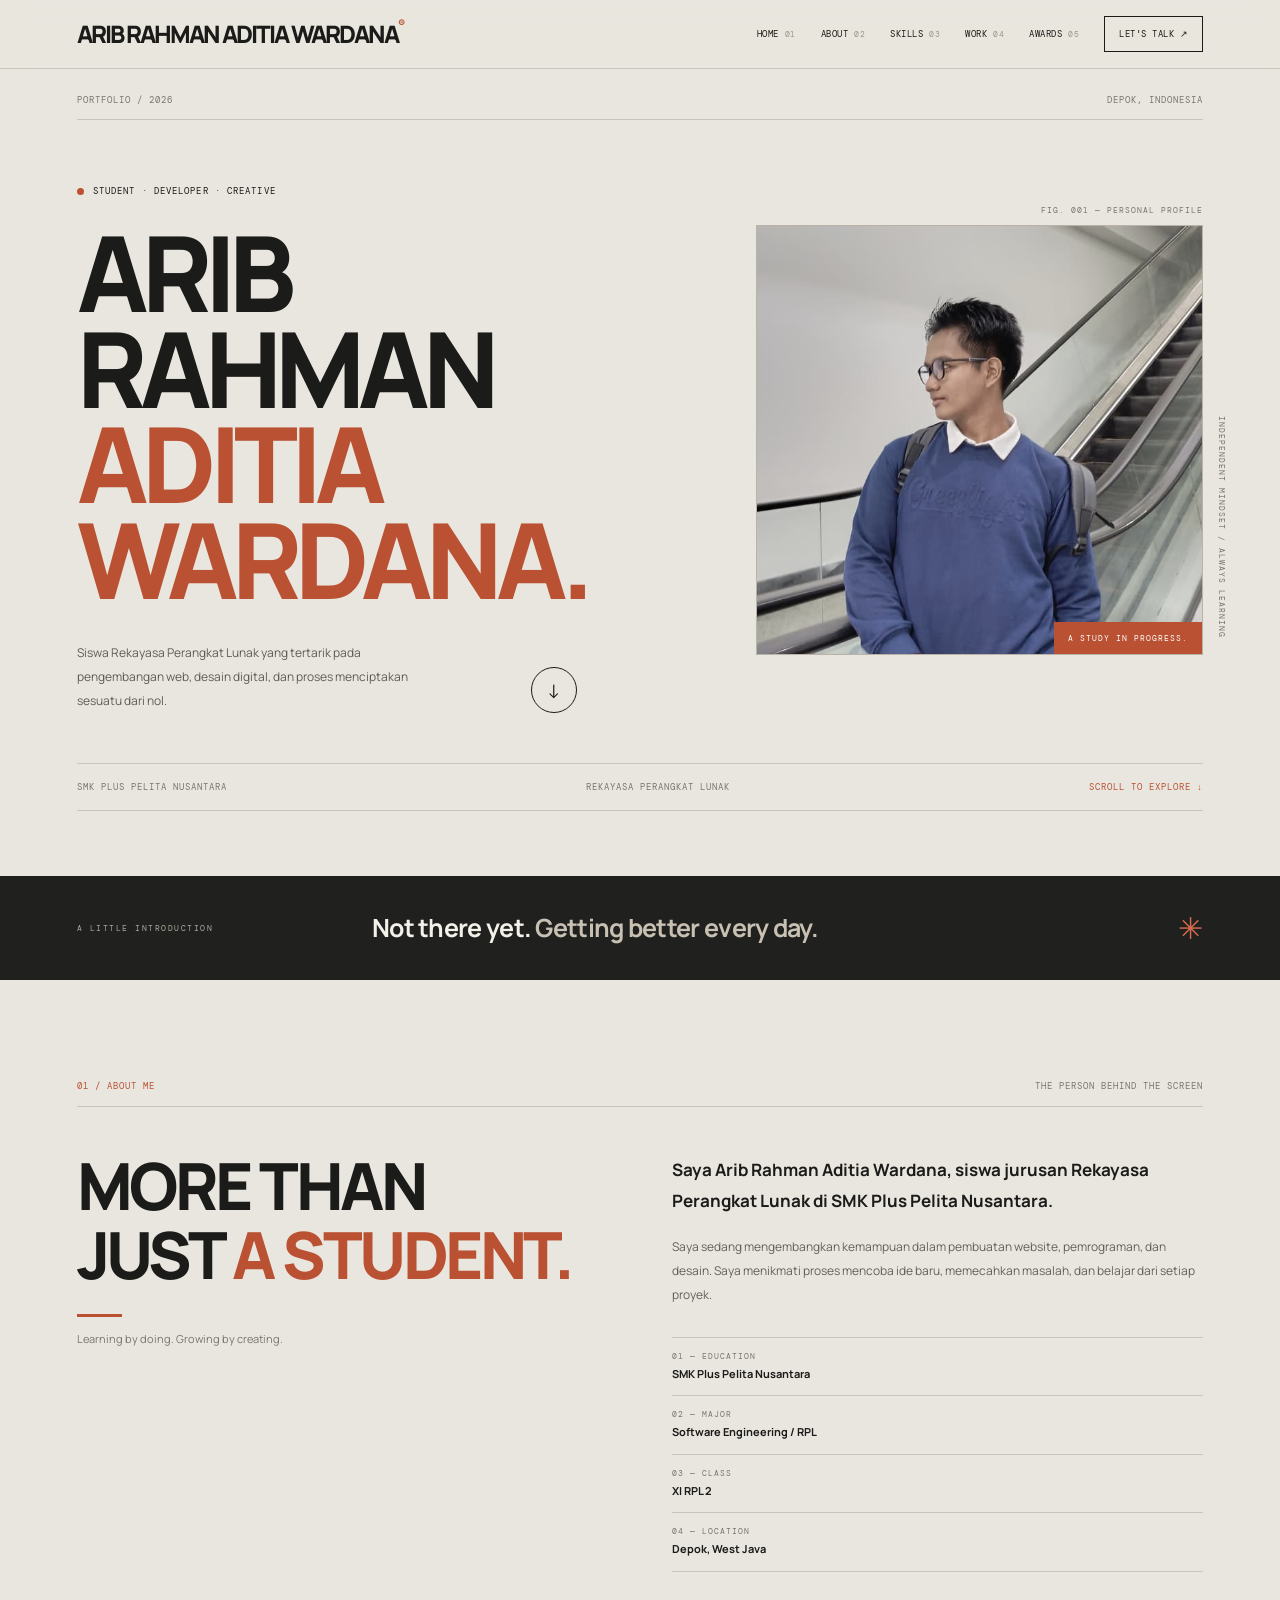
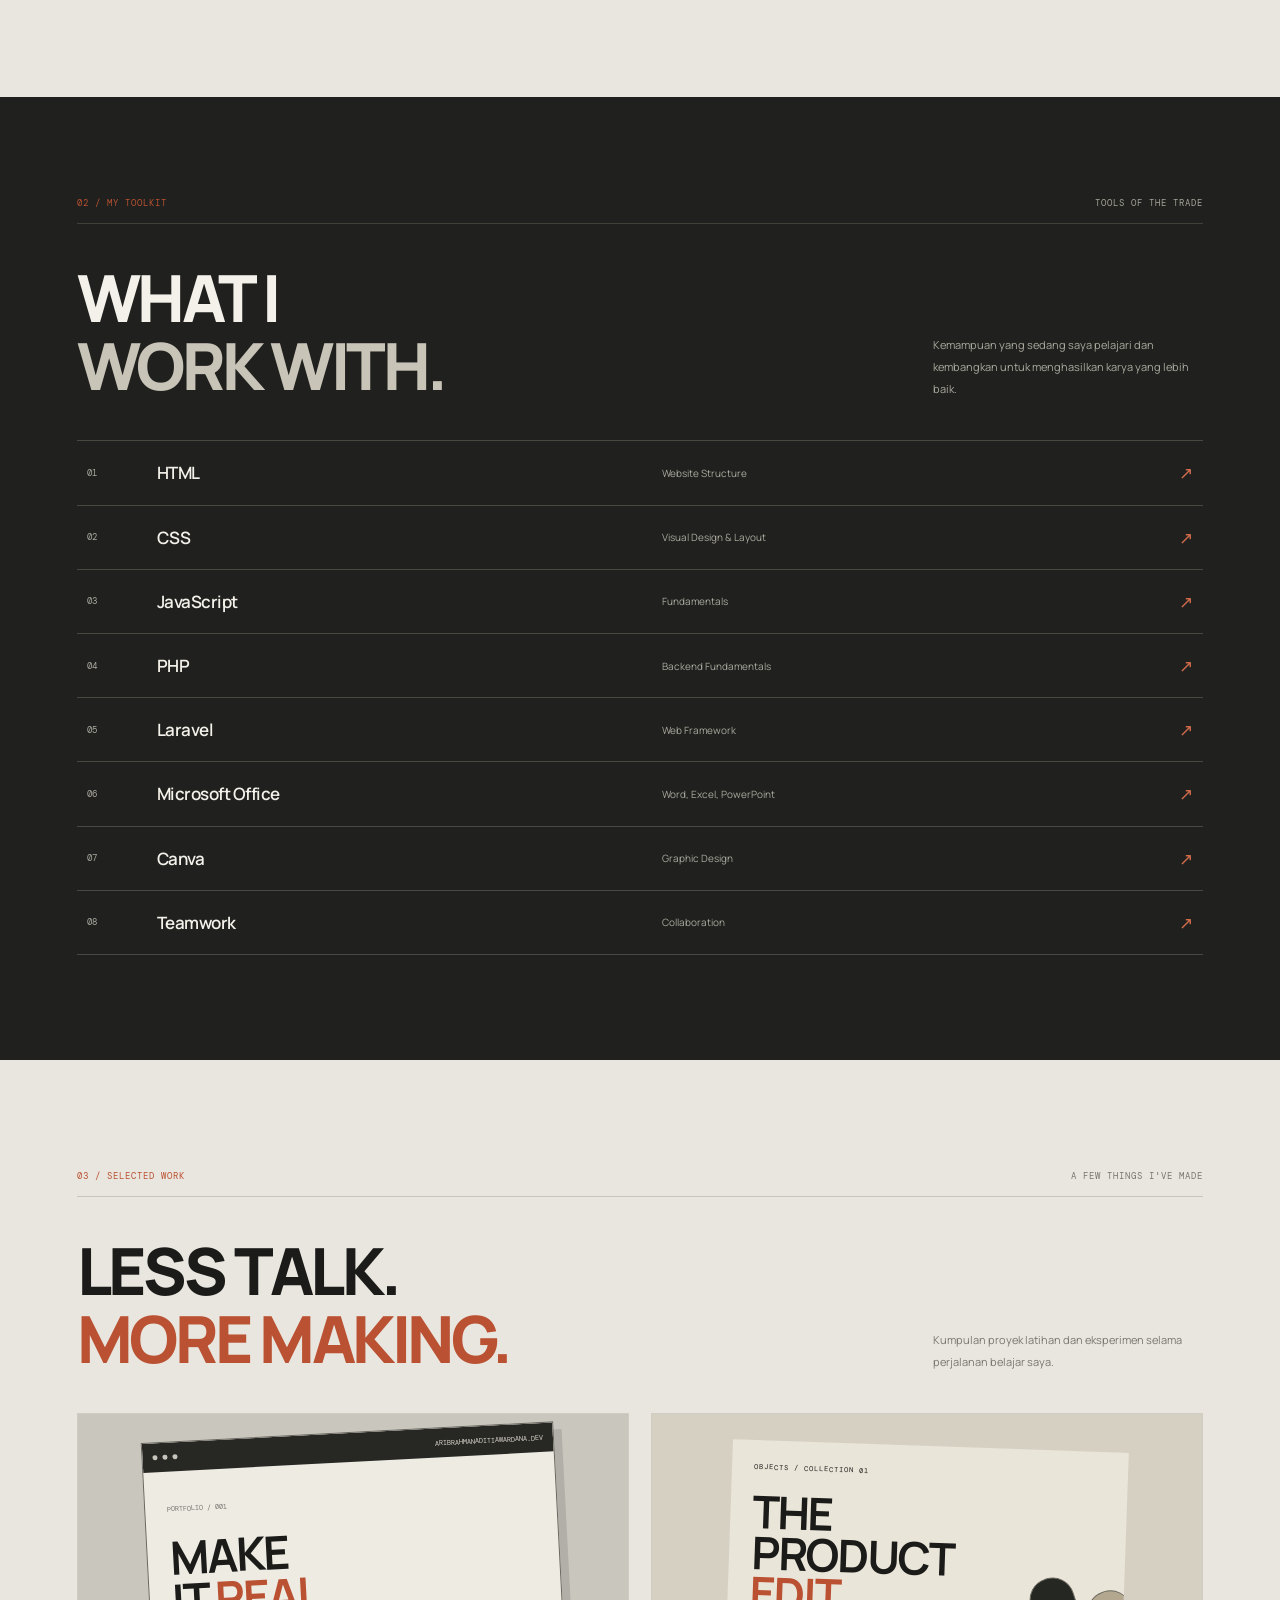
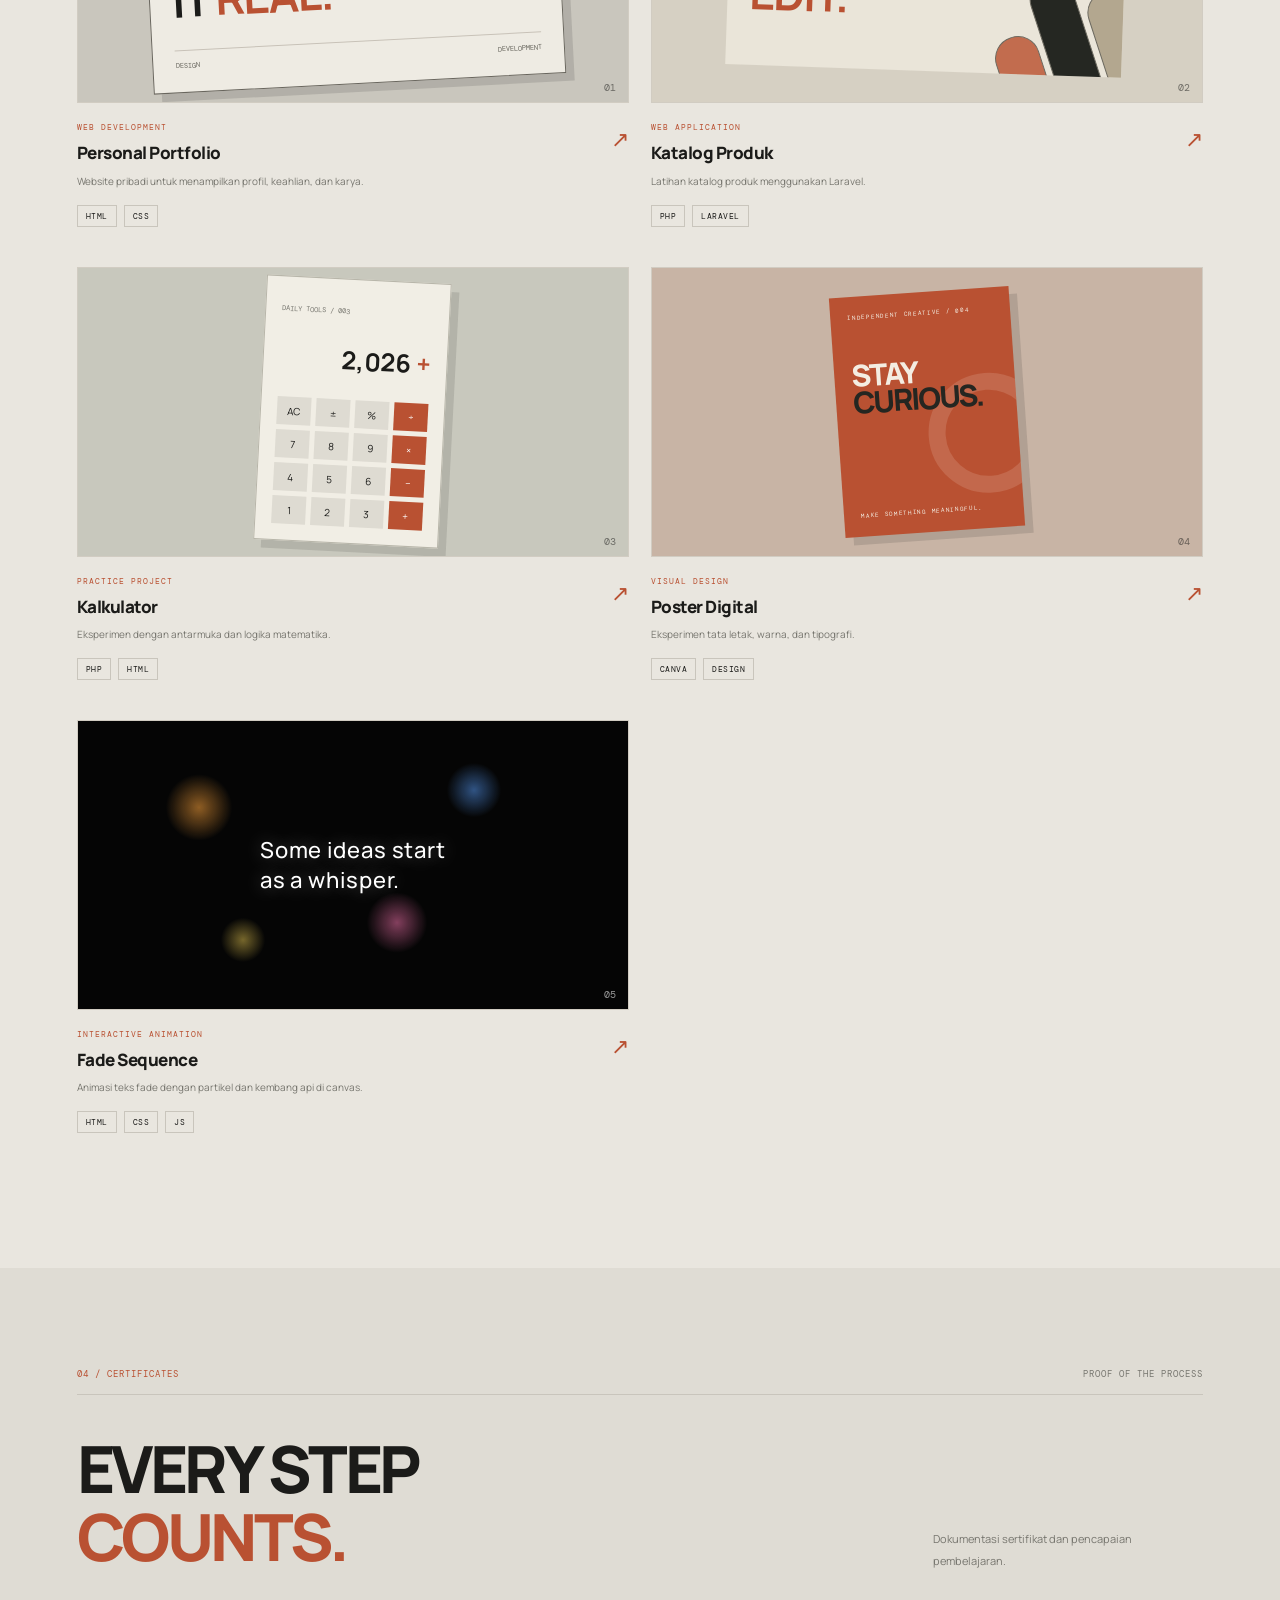
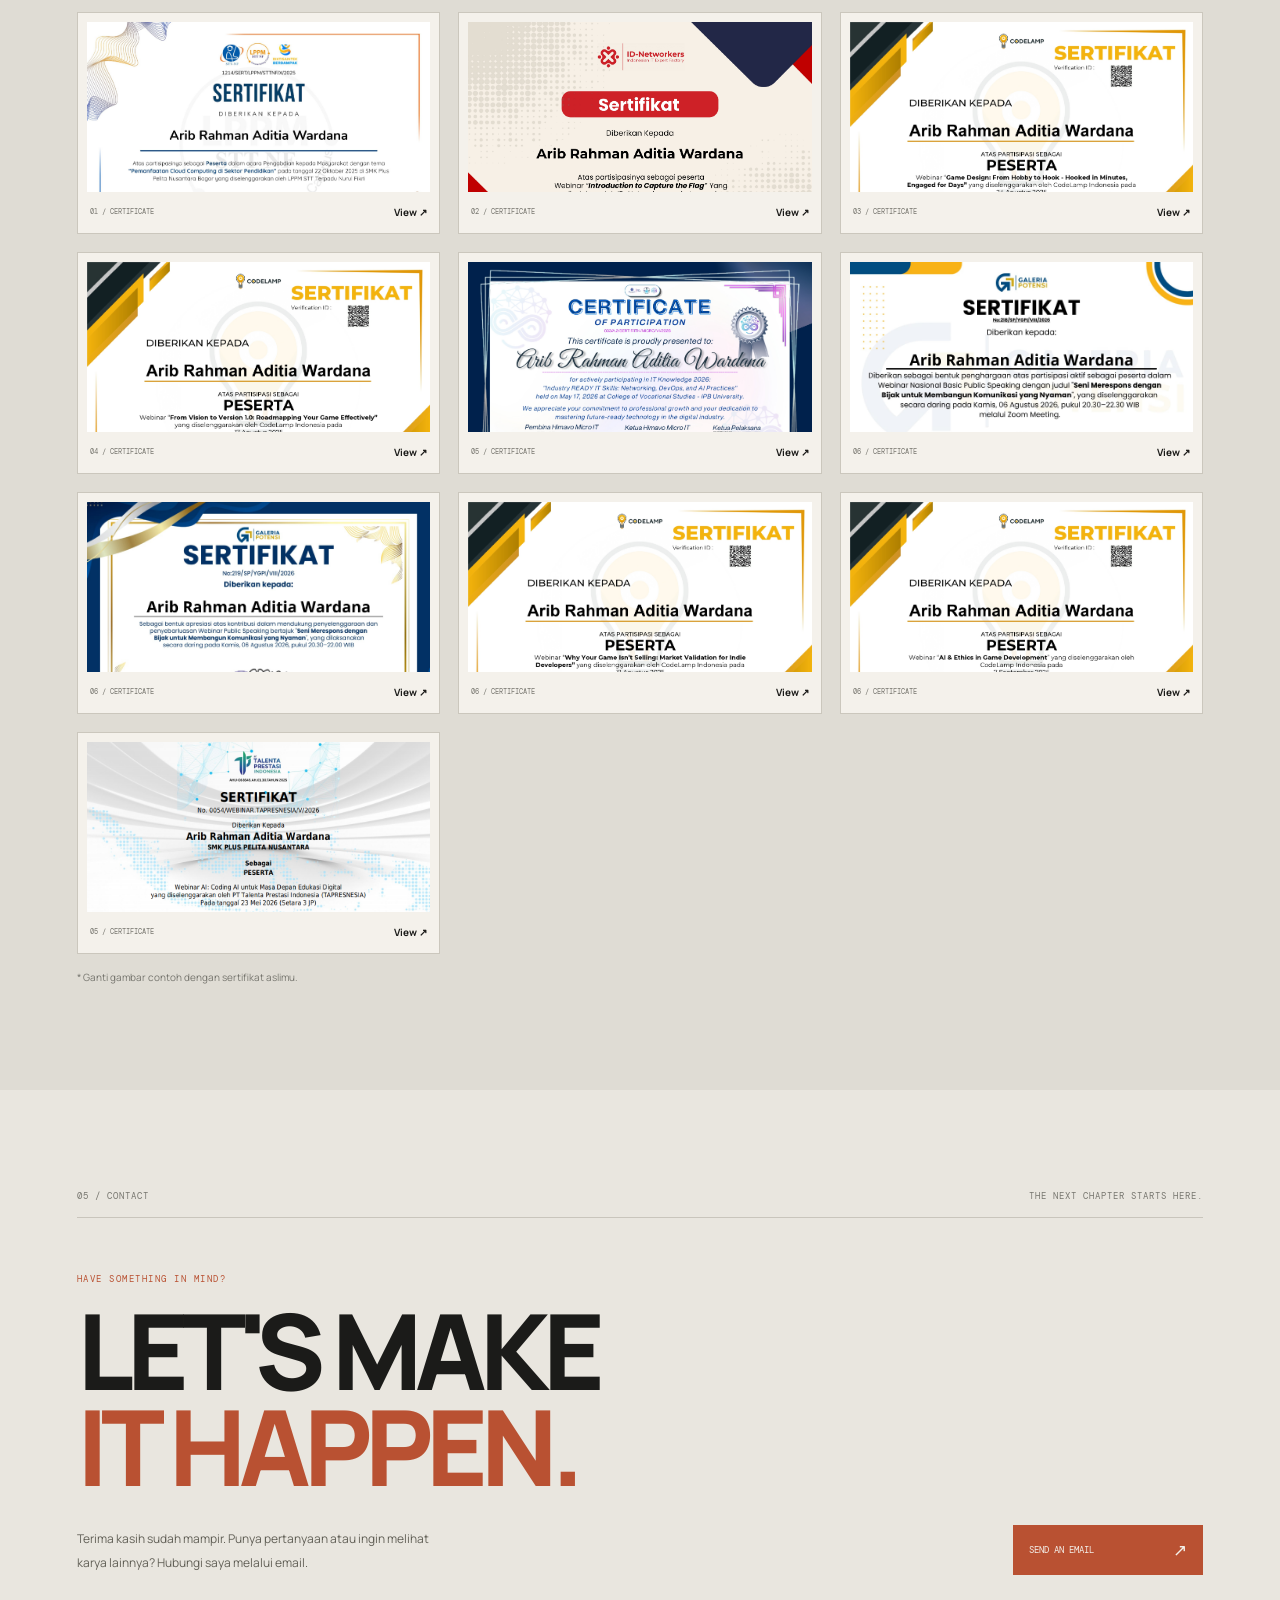
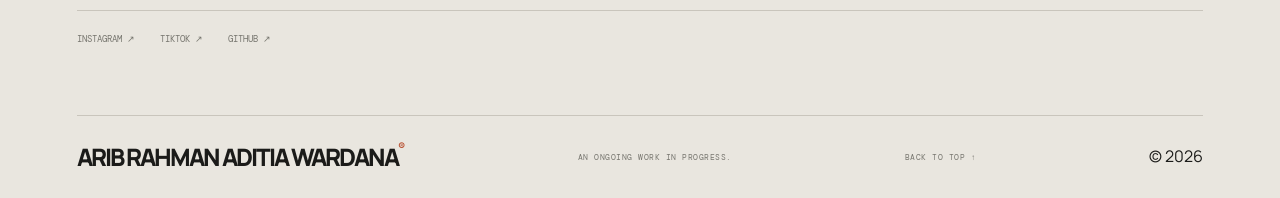
==== commit 0f267410: "update gambar" ====
--- a/index.html
+++ b/index.html
@@ -424,6 +424,11 @@
                         <div class="cert-image"><img src="image/arib-rahman-aditia-wardana_page-0001.jpg" alt="Sertifikat 6"></div>
                         <div class="cert-label"><span>06 / CERTIFICATE</span><strong>View ↗</strong></div>
                     </a>
+
+                    <a class="cert-card" href="image/Arib Rahman Aditia Wardana-webinar tapresia.png" target="_blank" rel="noopener noreferrer">
+                        <div class="cert-image"><img src="image/Arib Rahman Aditia Wardana-webinar tapresia.png" alt="Sertifikat 5"></div>
+                        <div class="cert-label"><span>05 / CERTIFICATE</span><strong>View ↗</strong></div>
+                    </a>
                 </div>
 
                 <p class="cert-note">* Ganti gambar contoh dengan sertifikat aslimu.</p>
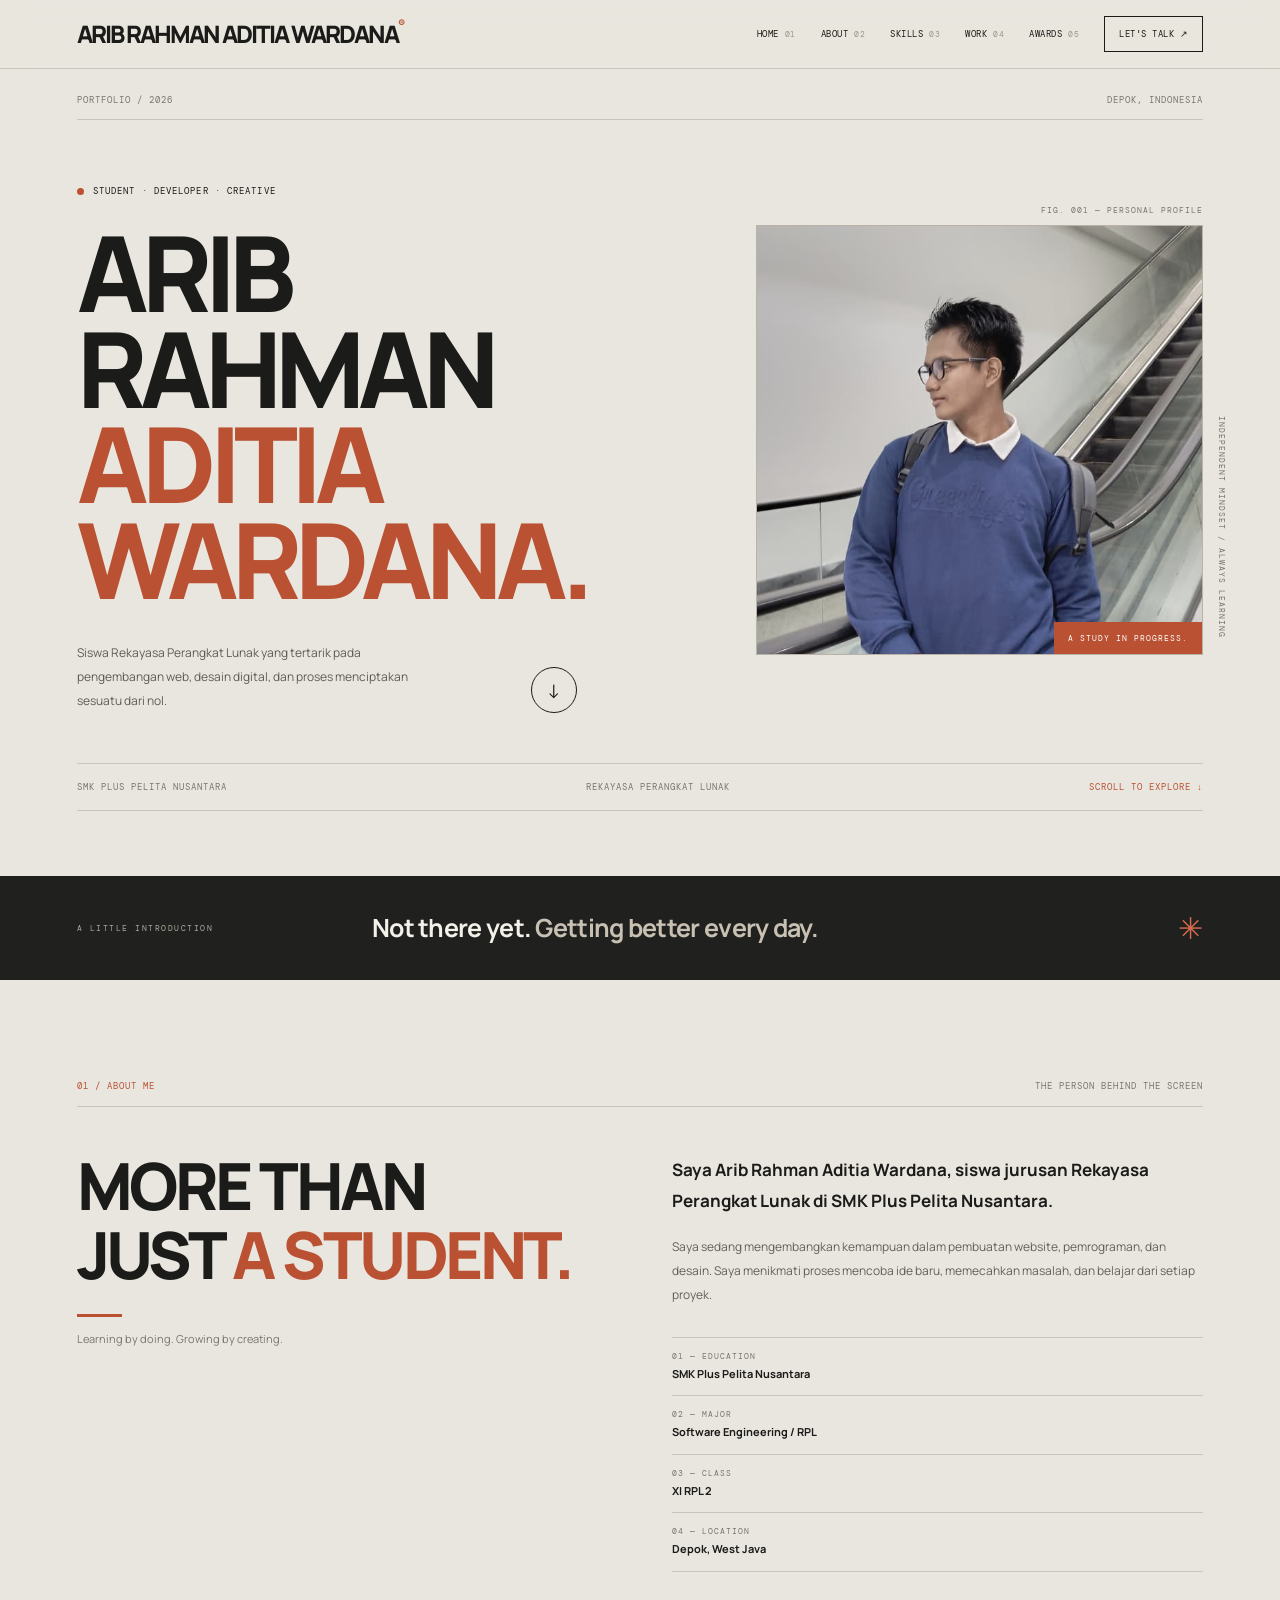
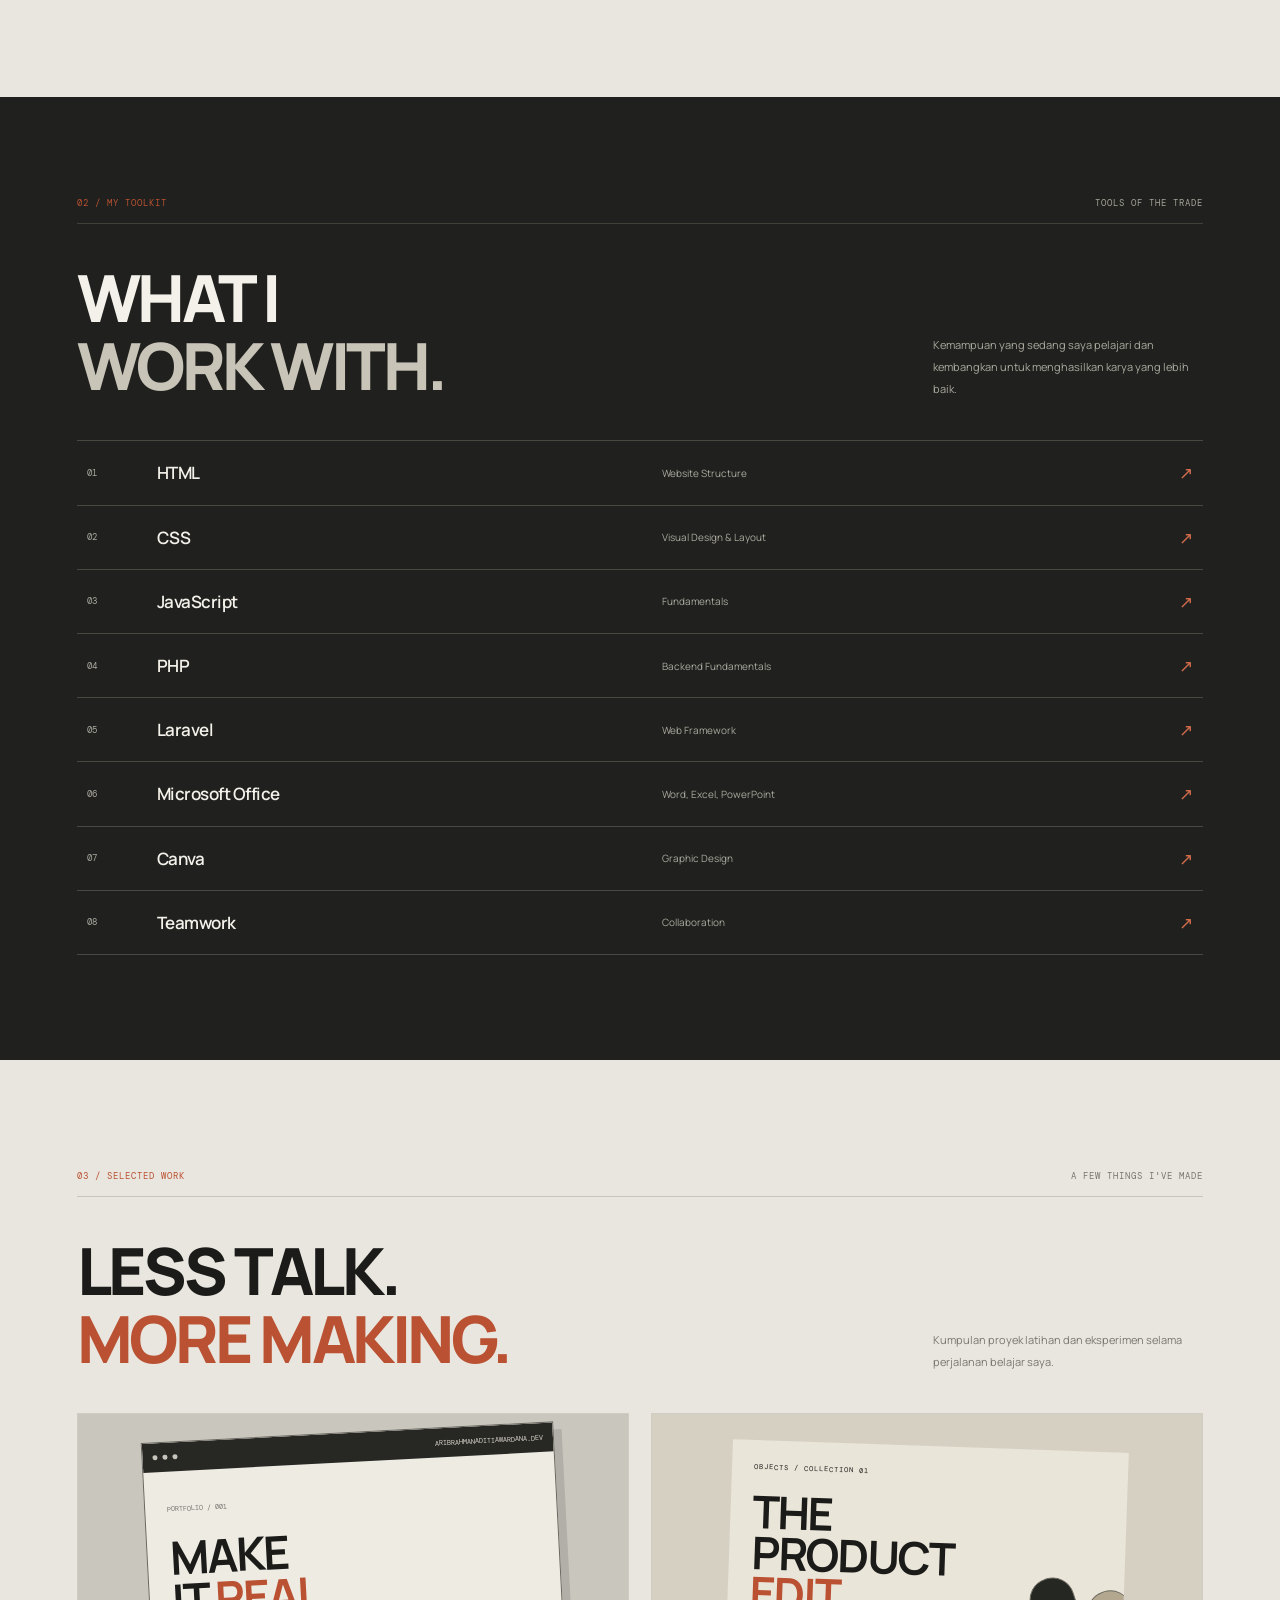
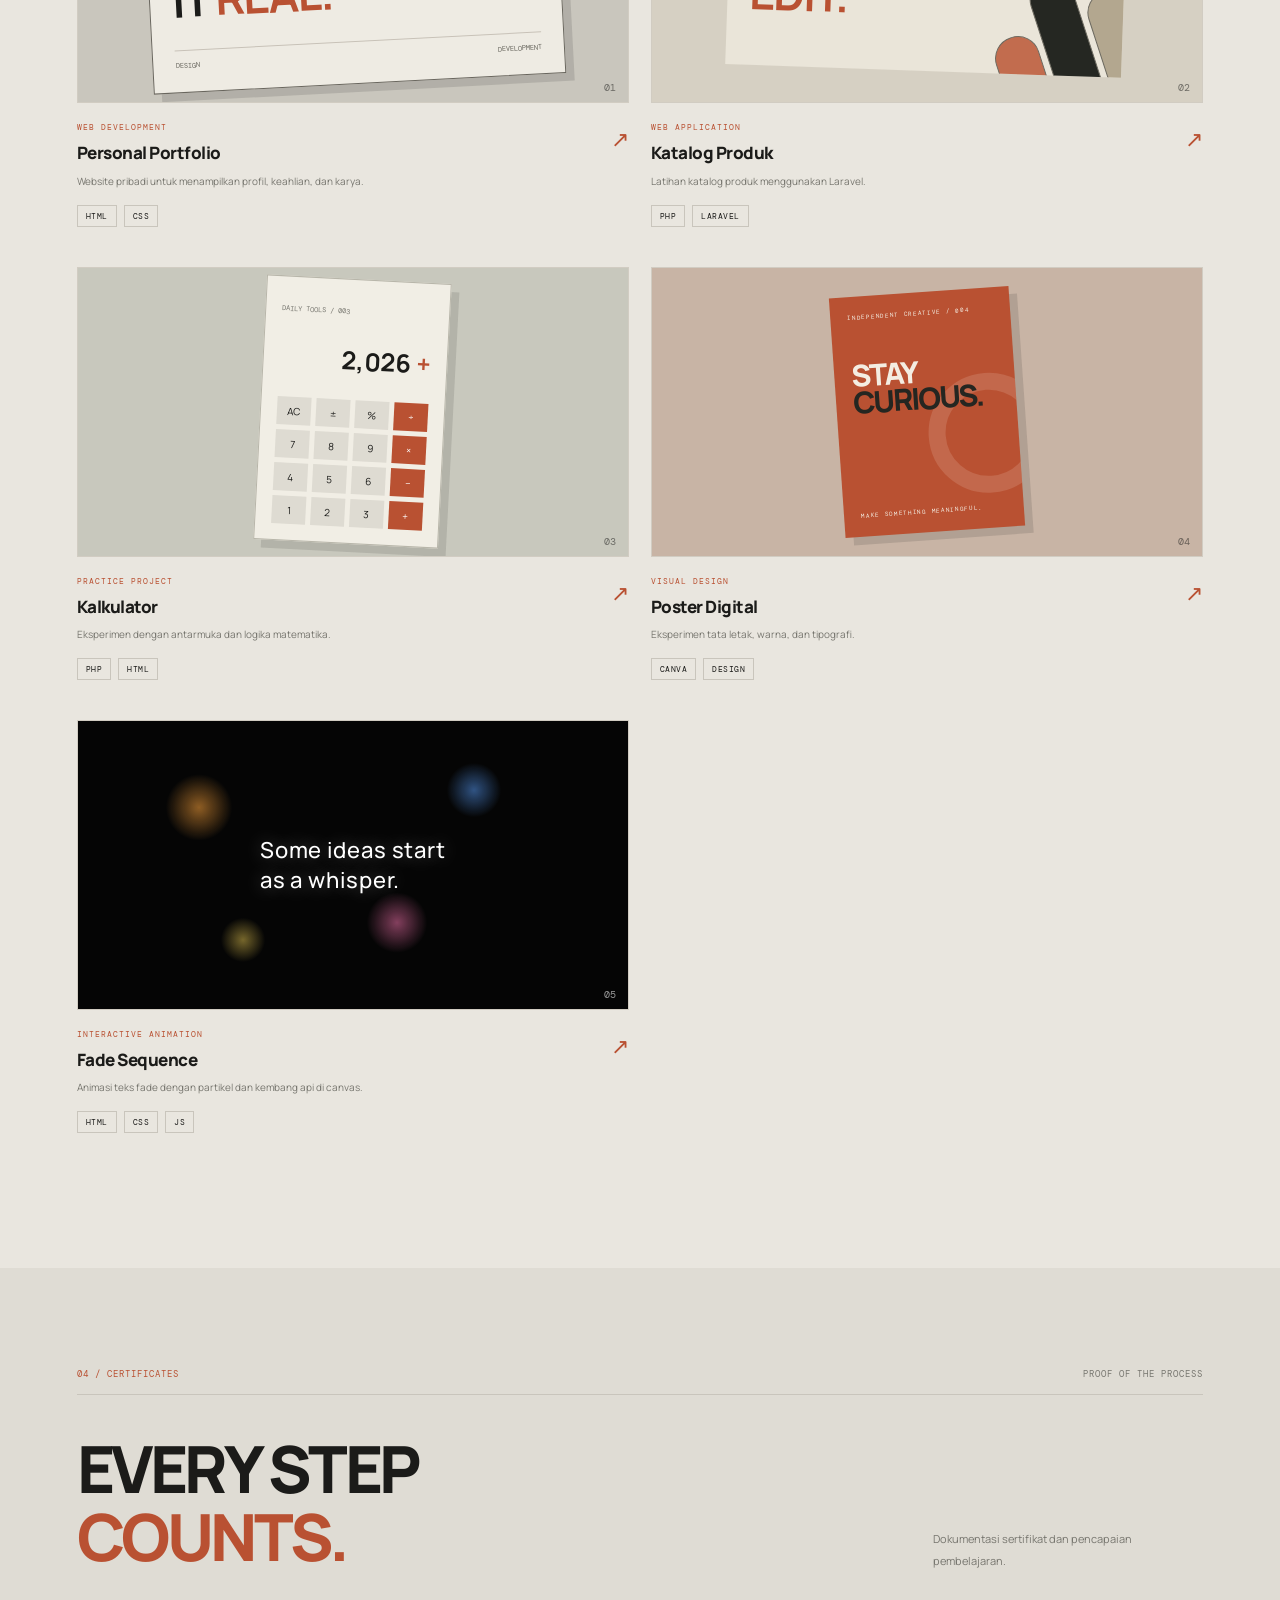
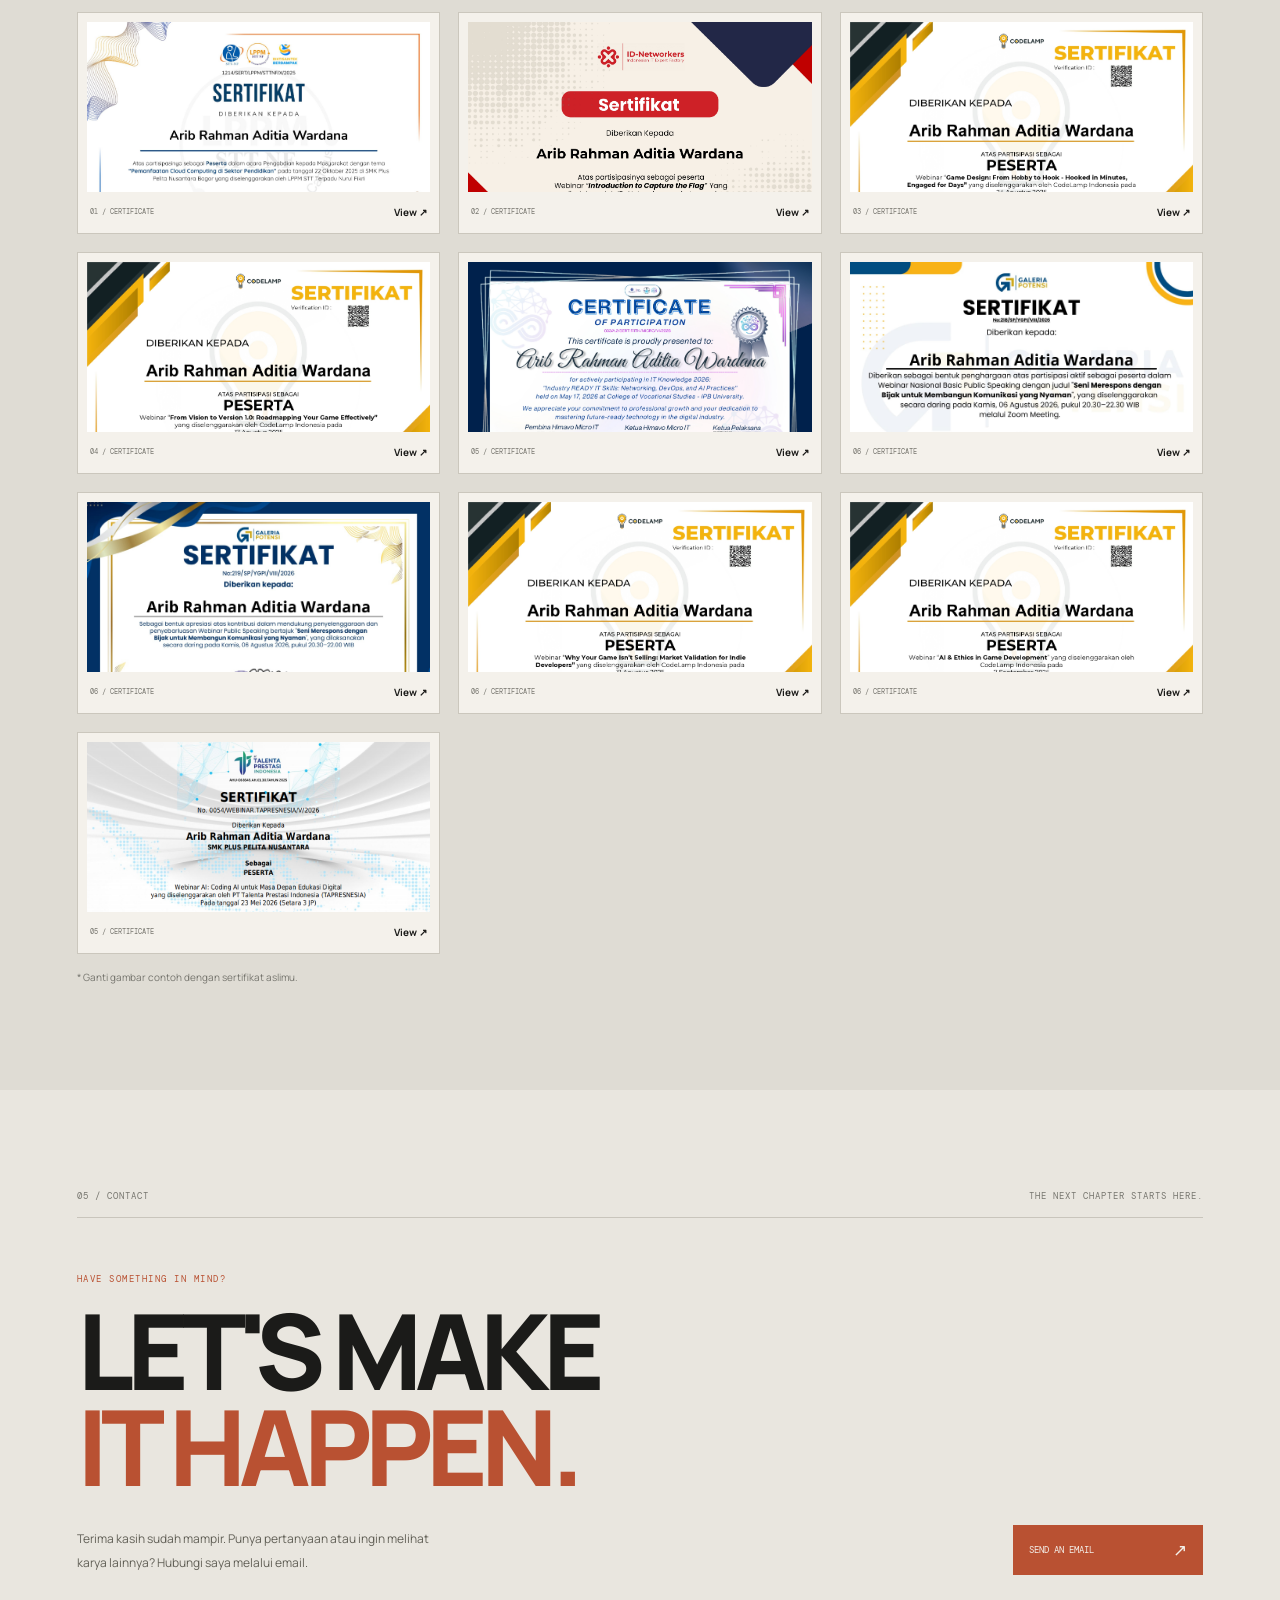
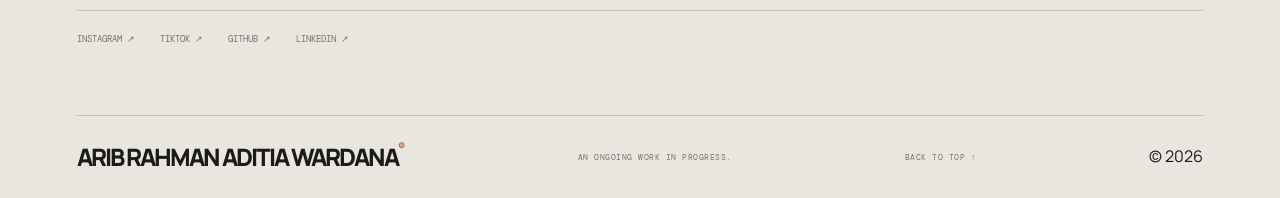
==== commit ca89c305: "update linkedin" ====
--- a/index.html
+++ b/index.html
@@ -459,6 +459,7 @@
                 <a href="https://www.instagram.com/ardnmna" target="_blank" rel="noopener noreferrer">INSTAGRAM ↗</a>
                 <a href="https://www.tiktok.com/@arawamn" target="_blank" rel="noopener noreferrer">TIKTOK ↗</a>
                 <a href="https://github.com/" target="_blank" rel="noopener noreferrer">GITHUB ↗</a>
+                <a href="https://www.linkedin.com/in/ardan-wardana-b14547422/" target="_blank" rel="noopener noreferrer">LINKEDIN ↗</a>
             </div>
         </section>
 
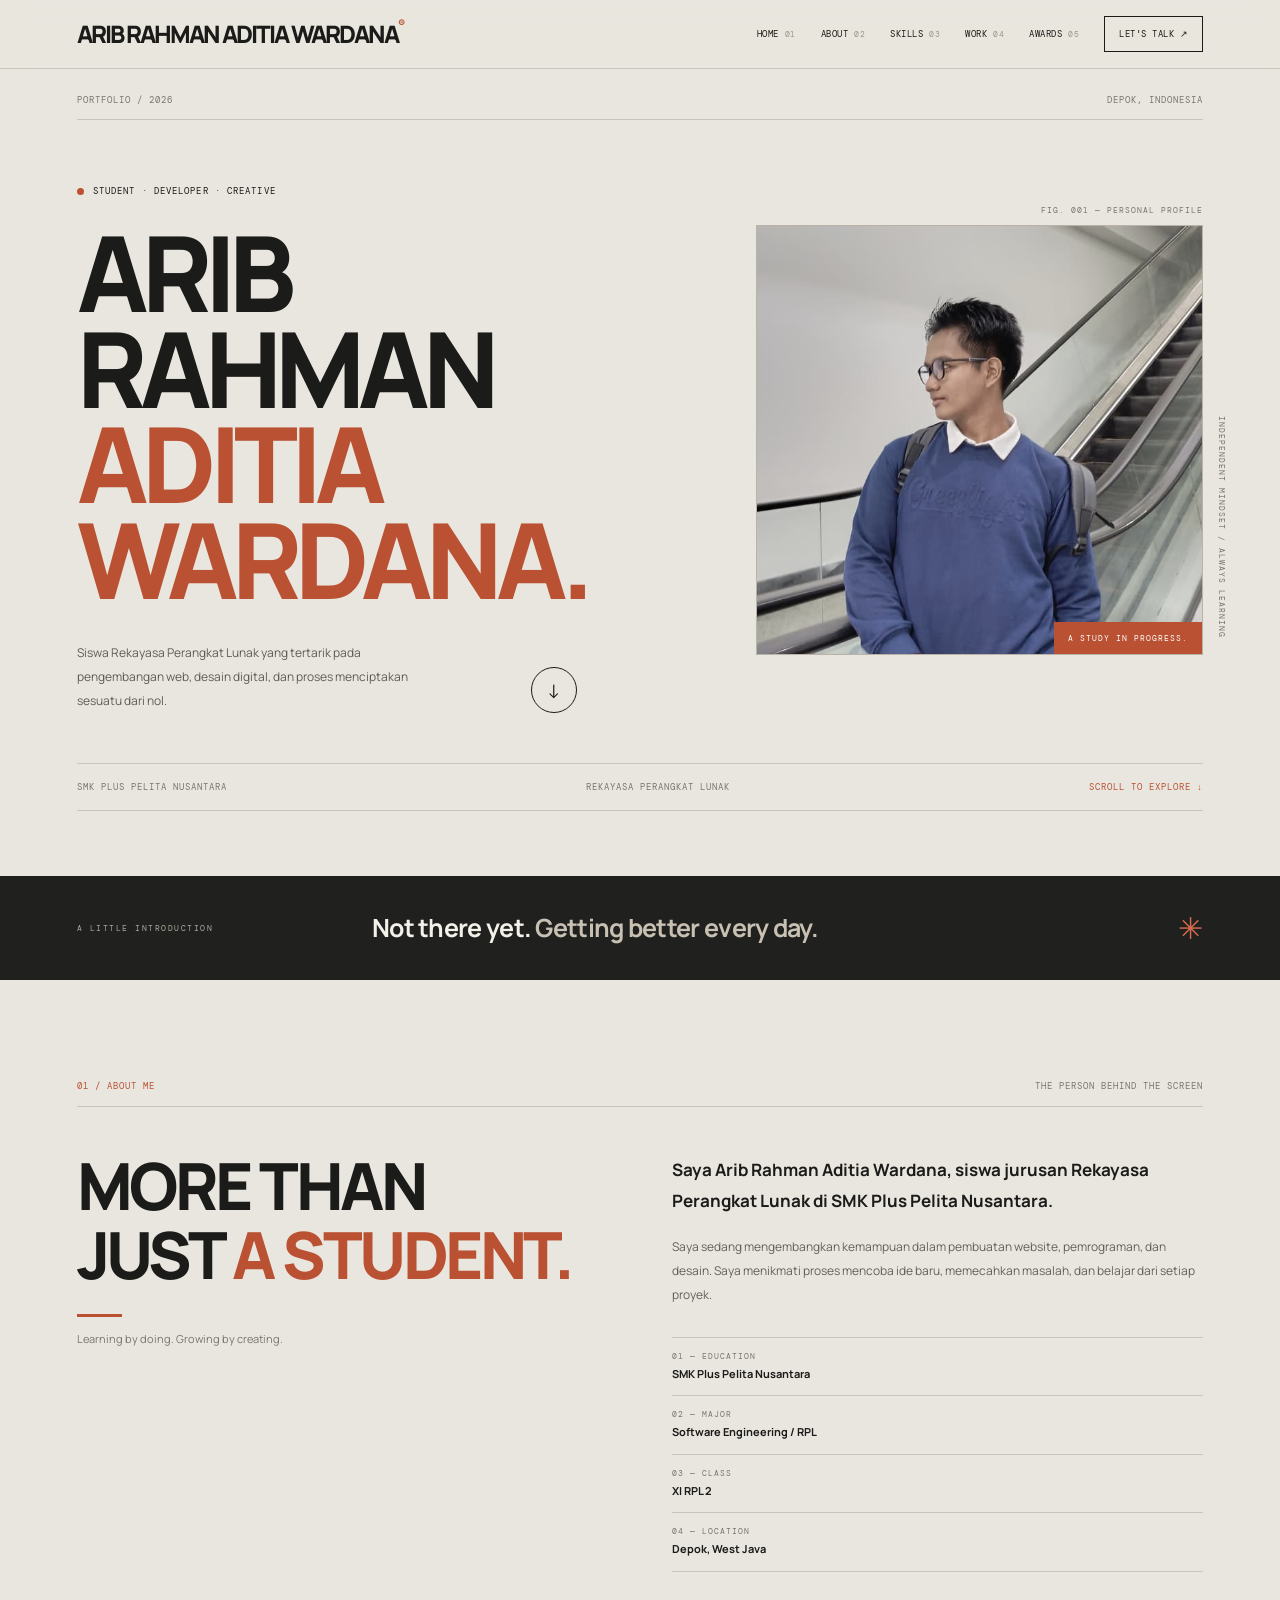
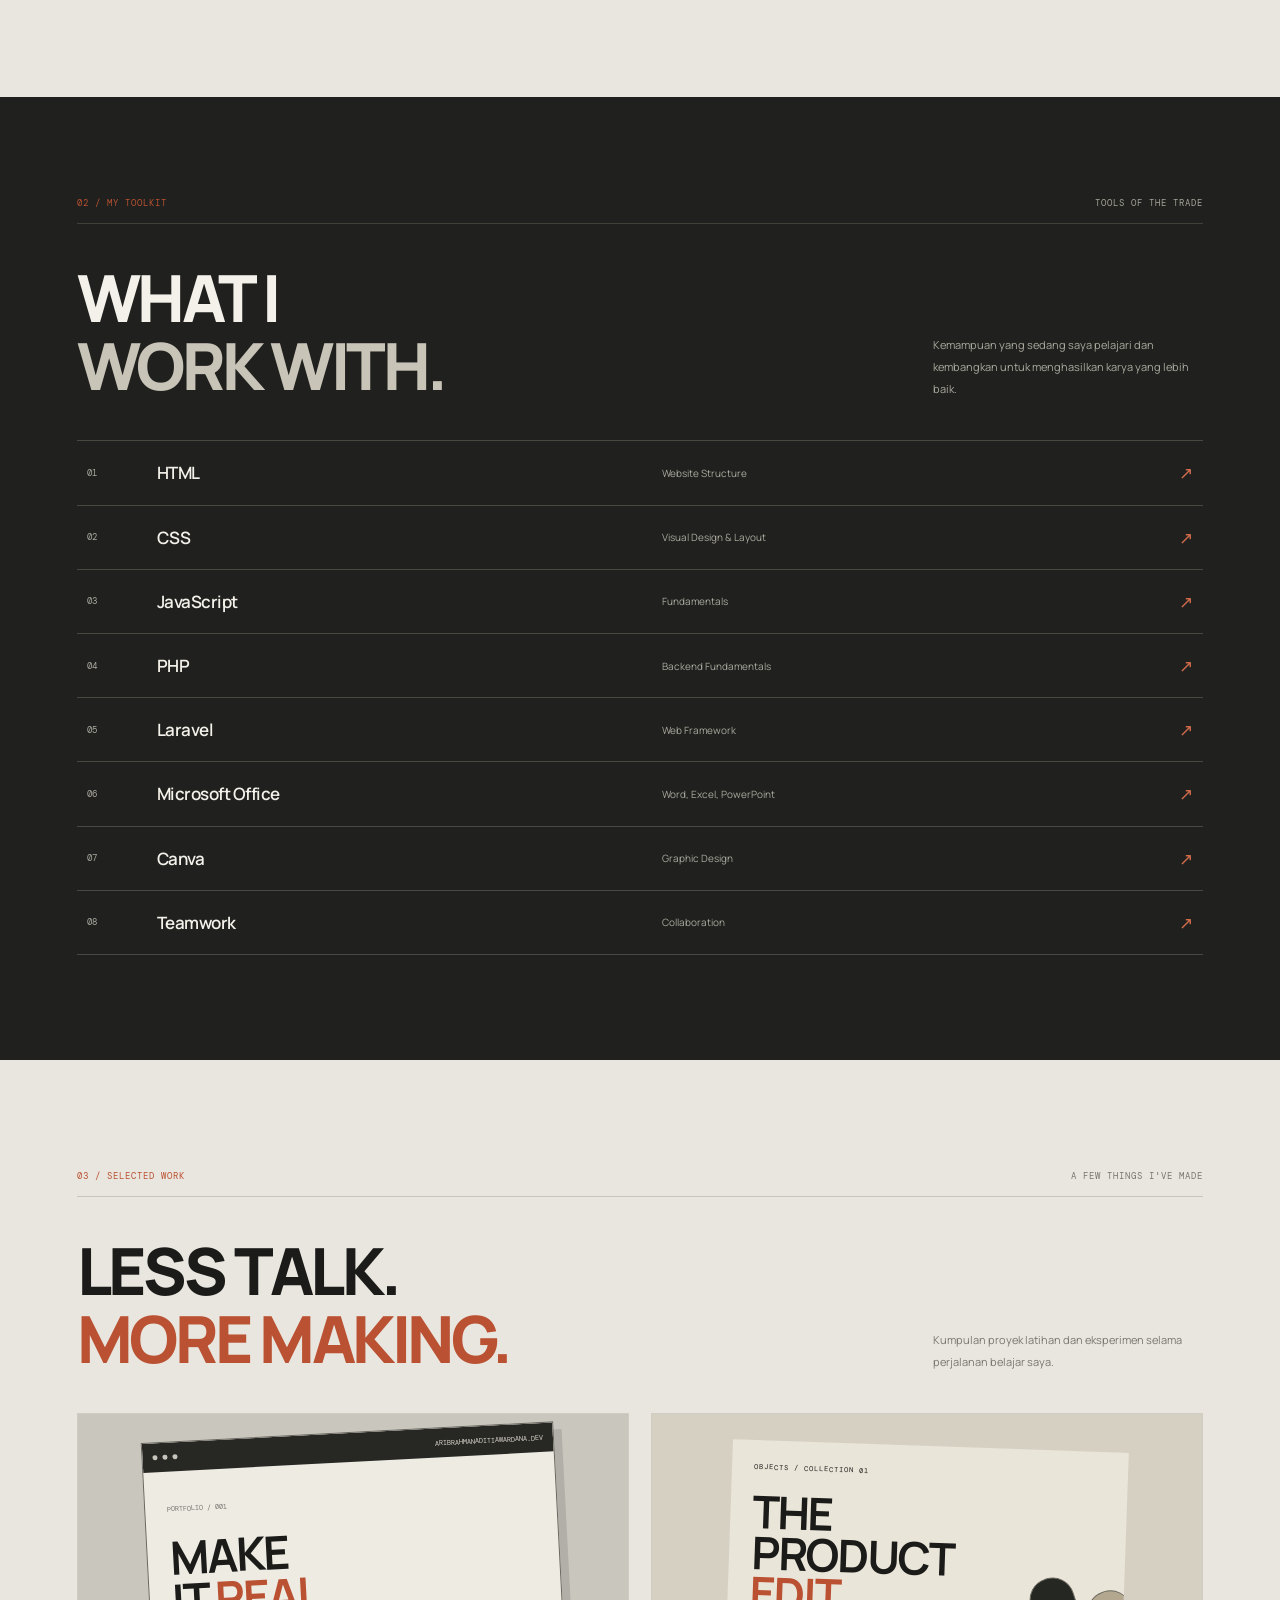
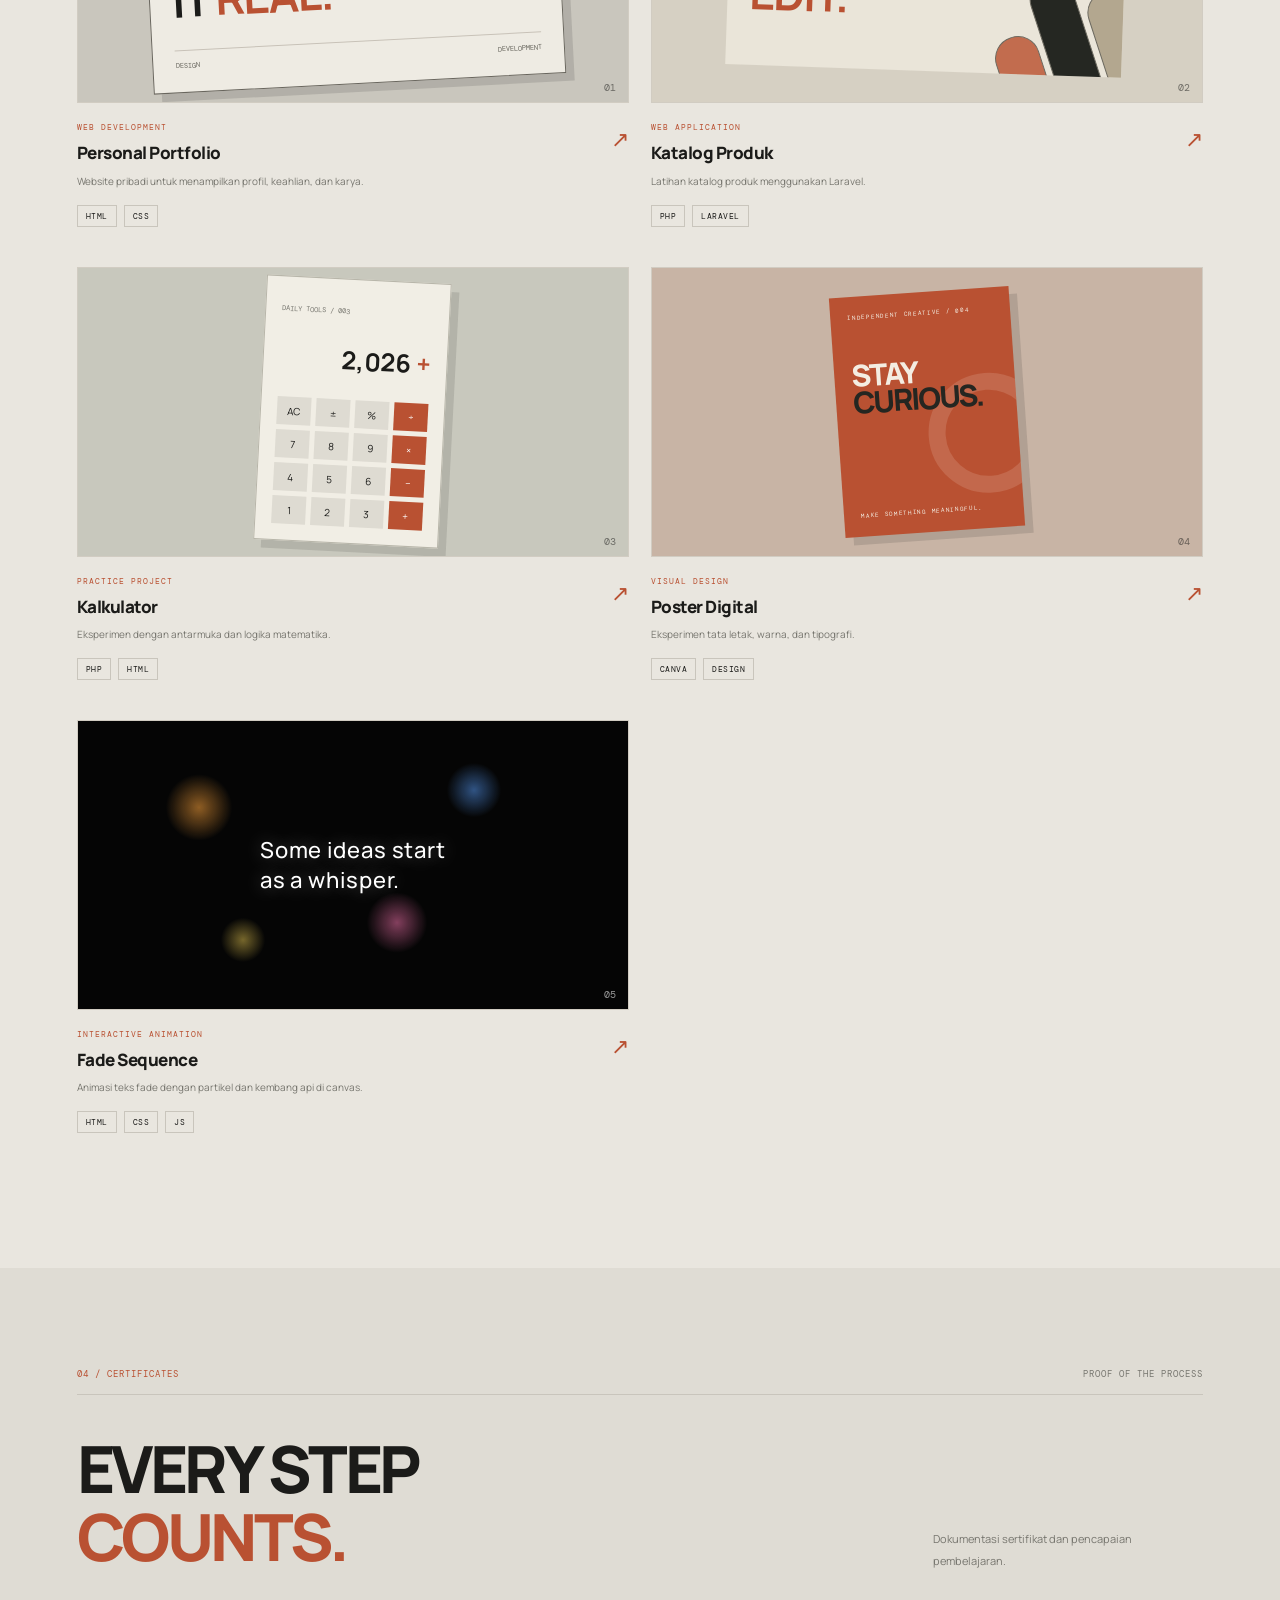
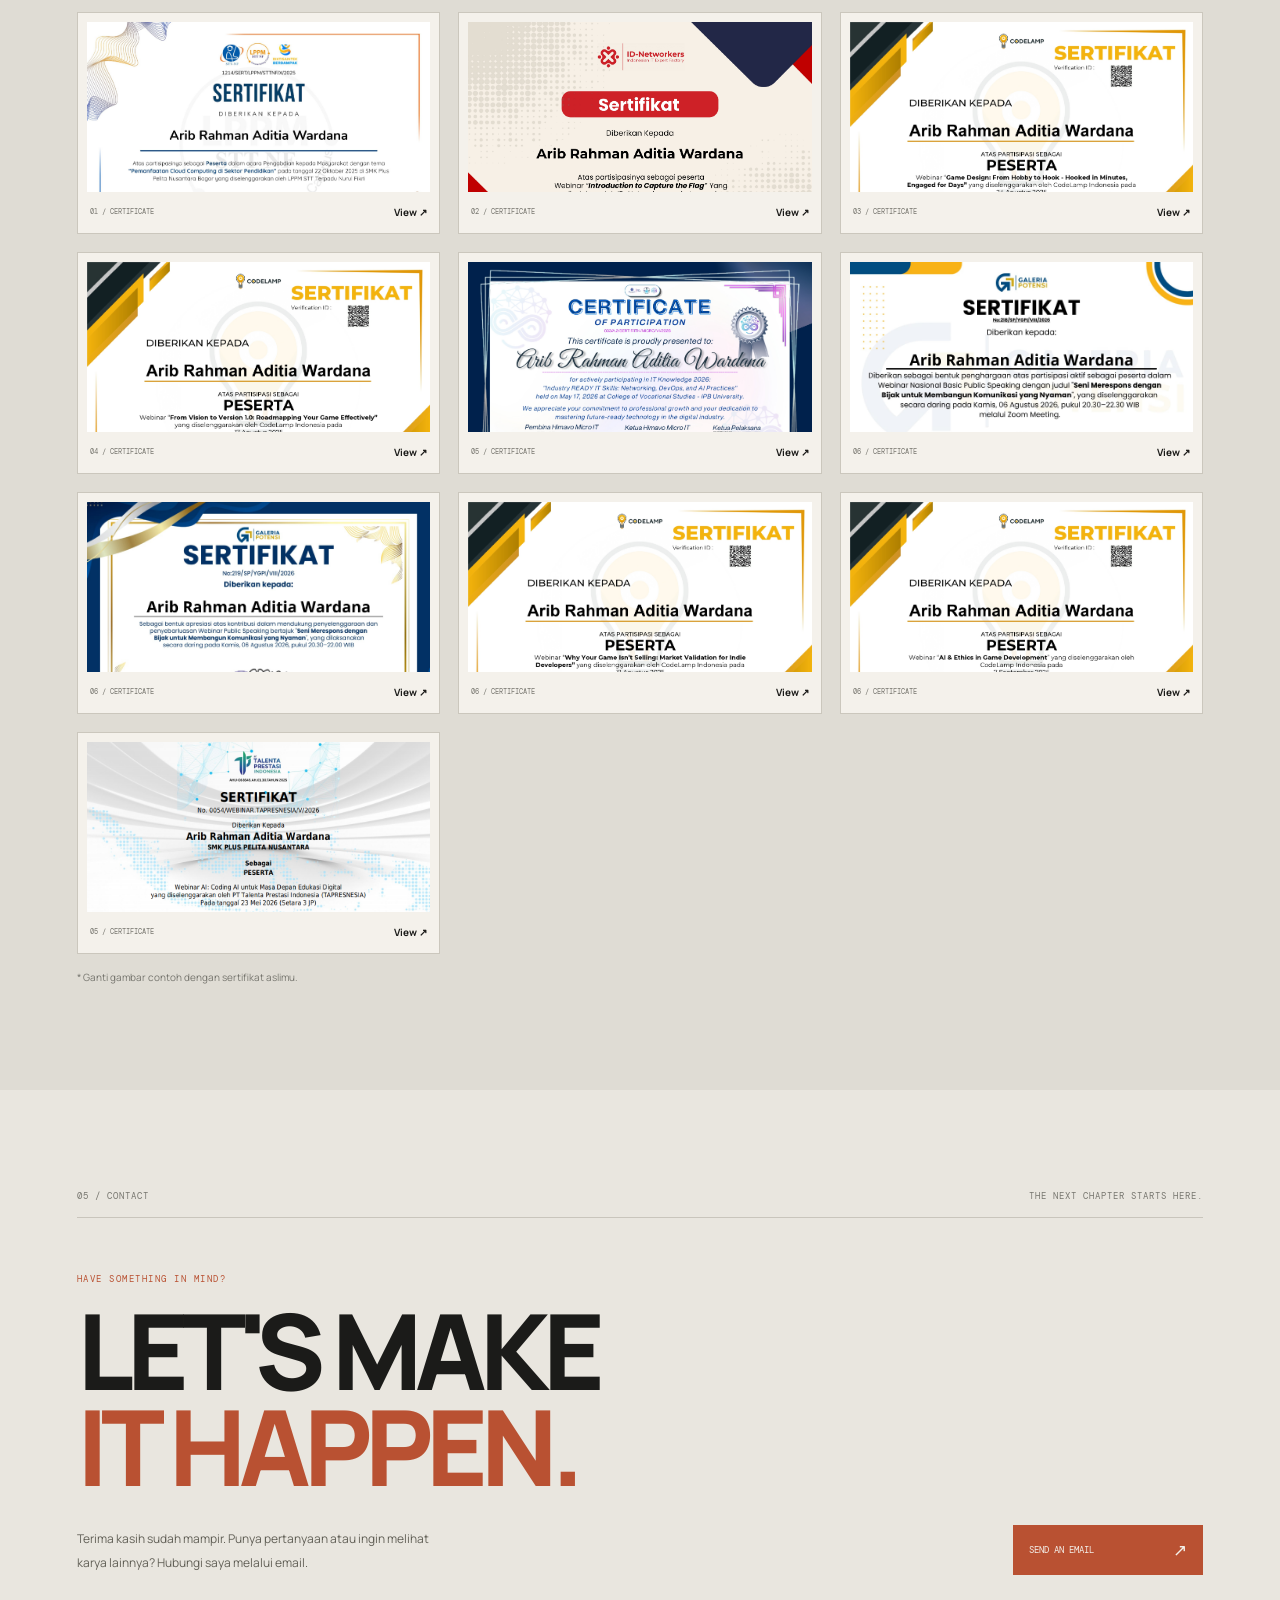
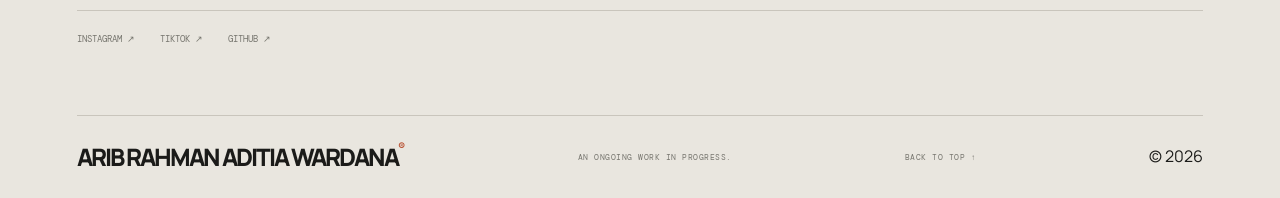
==== commit 030c2c62: "github" ====
--- a/index.html
+++ b/index.html
@@ -458,8 +458,7 @@
             <div class="socials">
                 <a href="https://www.instagram.com/ardnmna" target="_blank" rel="noopener noreferrer">INSTAGRAM ↗</a>
                 <a href="https://www.tiktok.com/@arawamn" target="_blank" rel="noopener noreferrer">TIKTOK ↗</a>
-                <a href="https://github.com/" target="_blank" rel="noopener noreferrer">GITHUB ↗</a>
-                <a href="https://www.linkedin.com/in/ardan-wardana-b14547422/" target="_blank" rel="noopener noreferrer">LINKEDIN ↗</a>
+                <a href="https://github.com/Arman1116" target="_blank" rel="noopener noreferrer">GITHUB ↗</a>
             </div>
         </section>
 
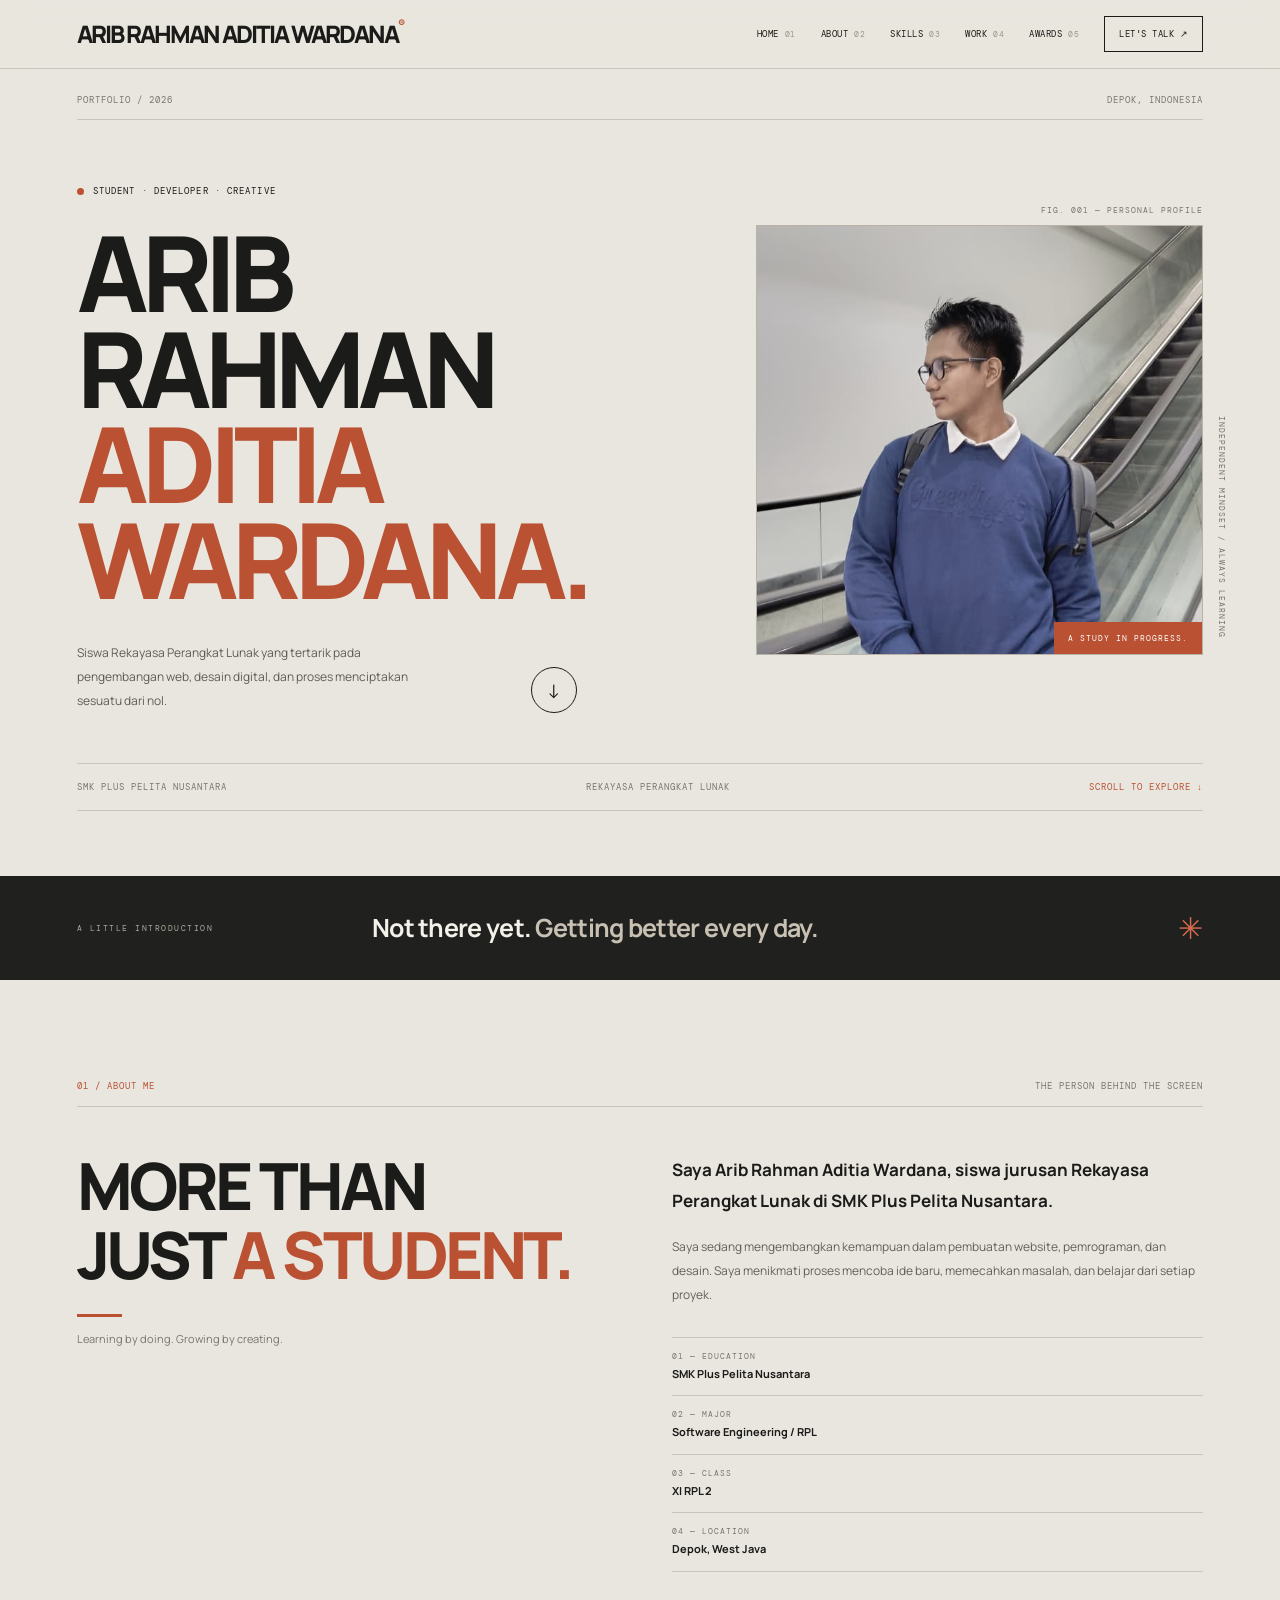
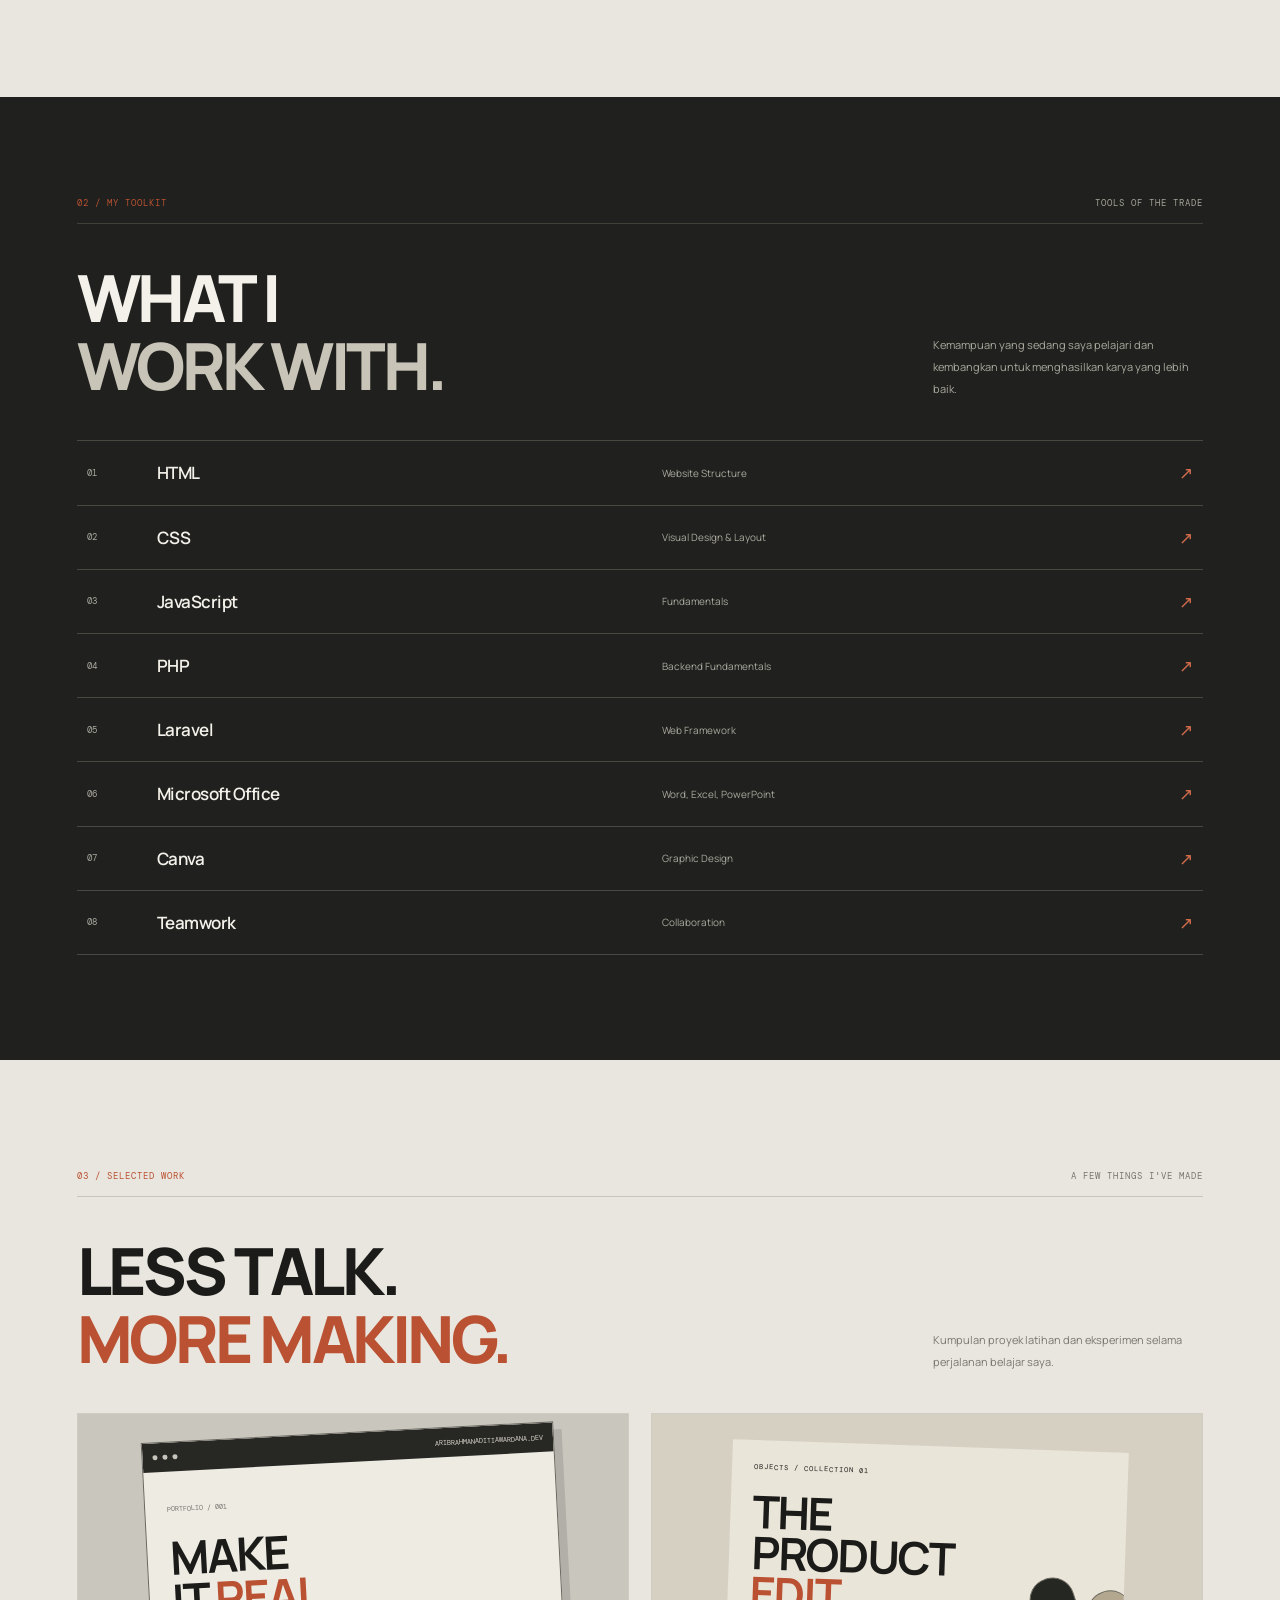
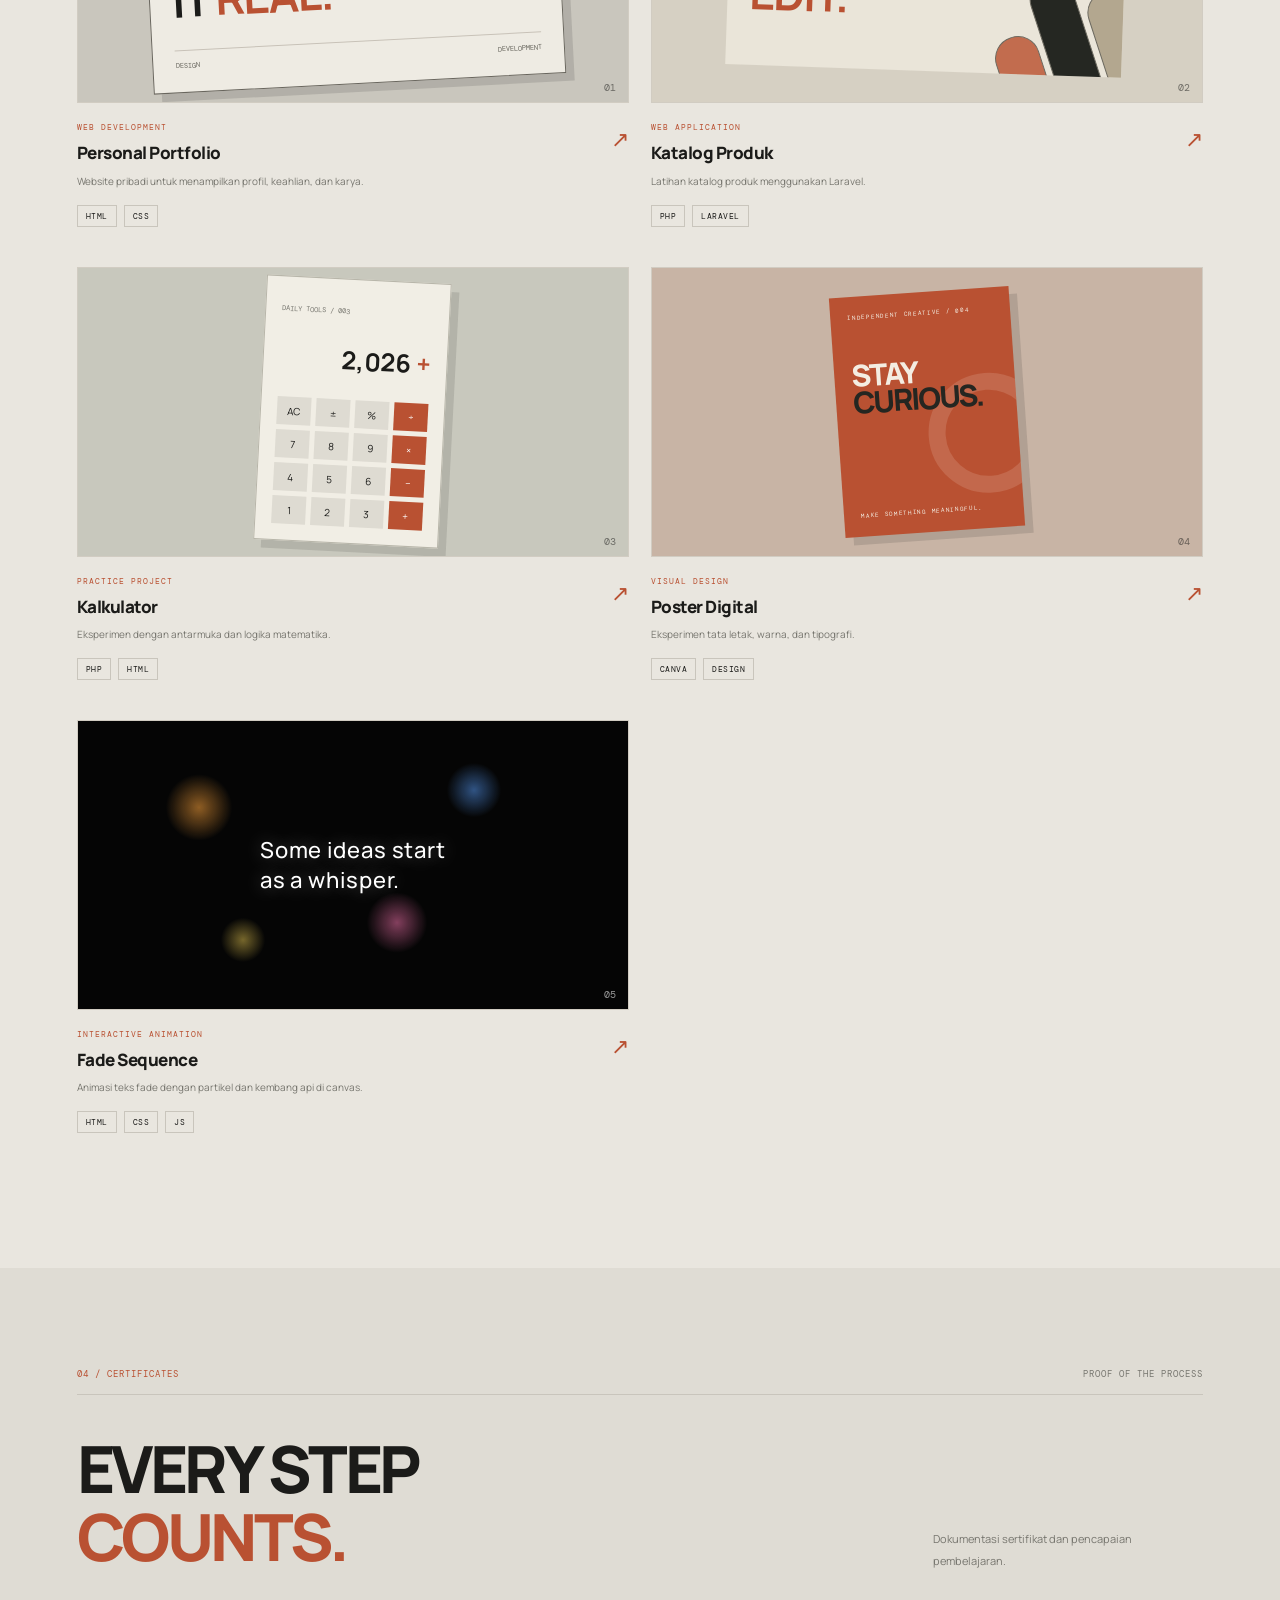
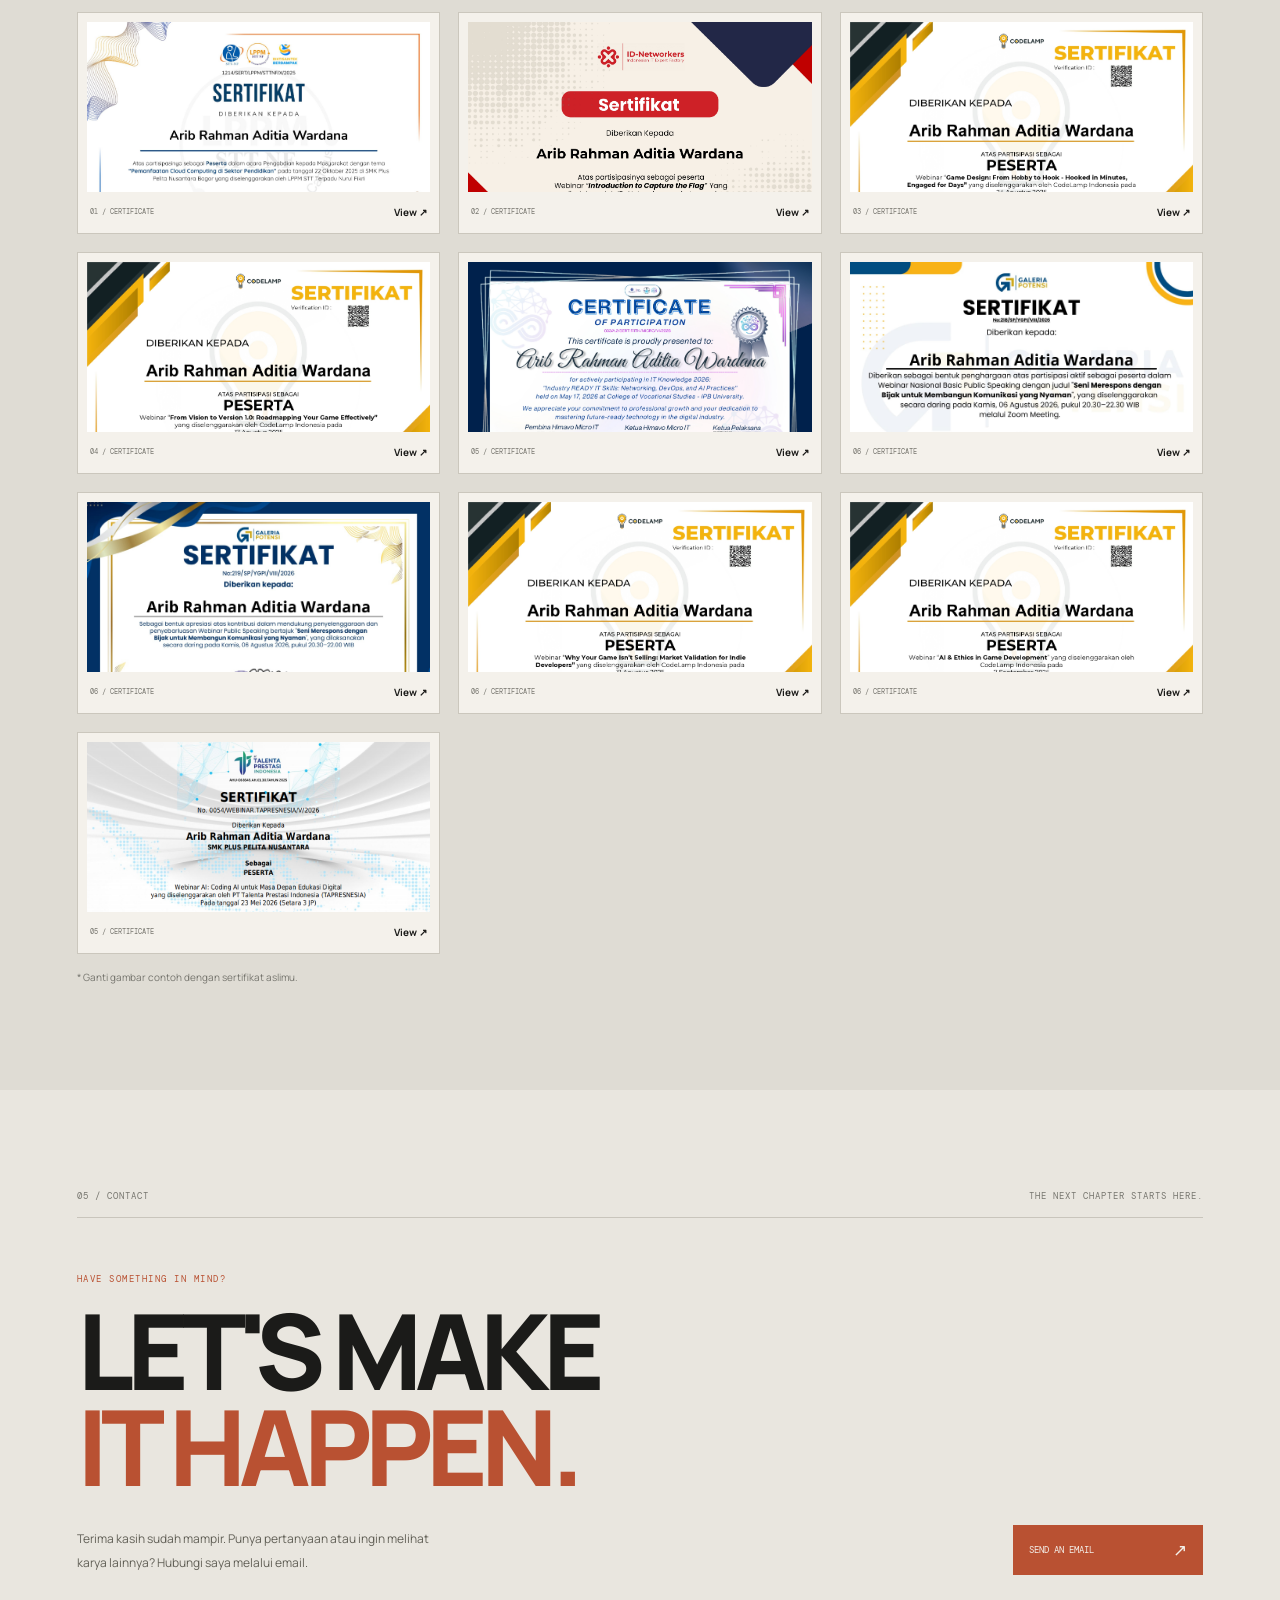
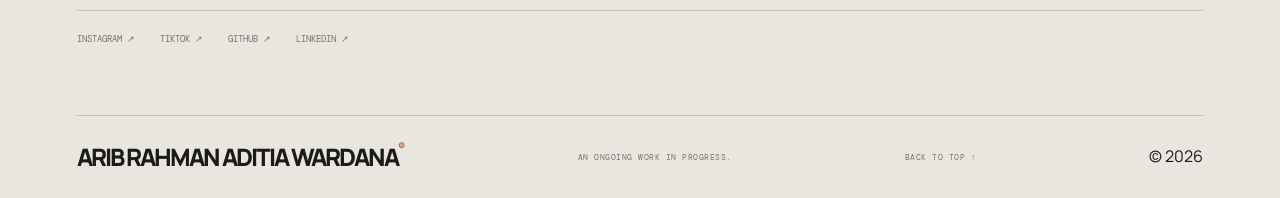
==== commit 9bfb059e: "apa bae" ====
--- a/index.html
+++ b/index.html
@@ -459,6 +459,7 @@
                 <a href="https://www.instagram.com/ardnmna" target="_blank" rel="noopener noreferrer">INSTAGRAM ↗</a>
                 <a href="https://www.tiktok.com/@arawamn" target="_blank" rel="noopener noreferrer">TIKTOK ↗</a>
                 <a href="https://github.com/Arman1116" target="_blank" rel="noopener noreferrer">GITHUB ↗</a>
+                <a href="https://www.linkedin.com/in/ardan-wardana-b14547422/" target="_blank" rel="noopener noreferrer">LINKEDIN ↗</a>
             </div>
         </section>
 
